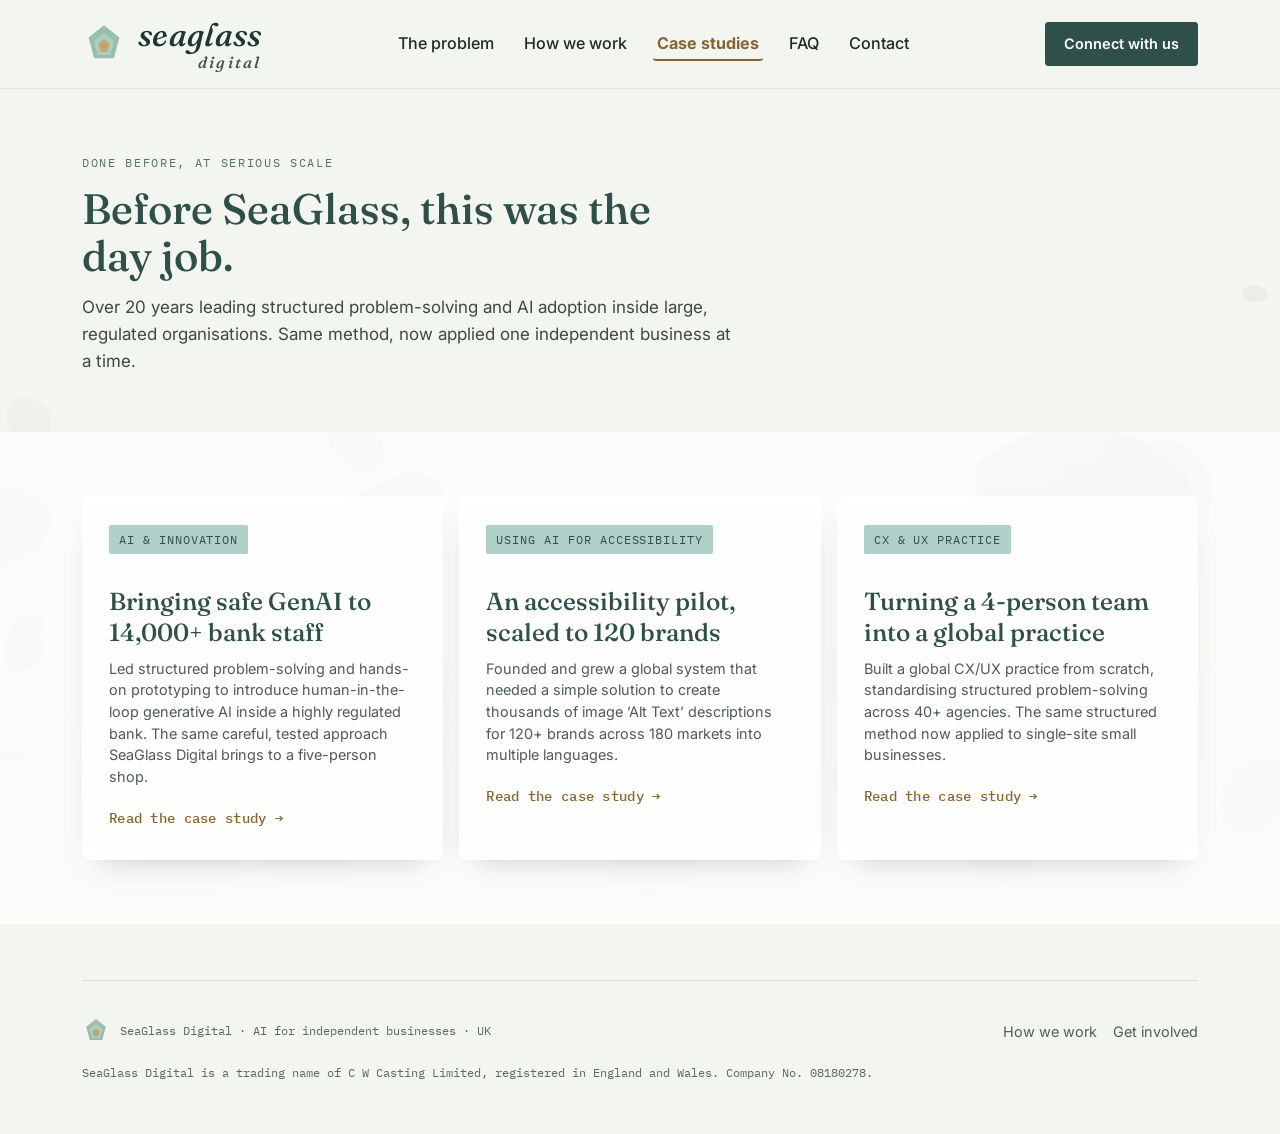
==== case-studies/index.html @ 1d807526 "SEO/GEO consistency pass: fix multi-H1 homepage, sitemap gaps, structured data, meta lengths - Homep" ====
<!DOCTYPE html>
<html lang="en-GB">
<head>
<!-- Google tag (gtag.js) -->
<script async src="https://www.googletagmanager.com/gtag/js?id=G-2JRQ0N7KGT"></script>
<script>
  window.dataLayer = window.dataLayer || [];
  function gtag(){dataLayer.push(arguments);}
  gtag('js', new Date());

  gtag('config', 'G-2JRQ0N7KGT');
</script>
<meta charset="UTF-8">
<meta name="viewport" content="width=device-width, initial-scale=1.0">
<title>Case studies - SeaGlass Digital</title>
<meta name="description" content="Safe GenAI for 14,000+ bank staff, an accessibility pilot at 120 brands, a CX practice across 40+ agencies — the work behind our method.">
<link rel="canonical" href="https://www.seaglassdigital.co.uk/case-studies/index.html">
<meta name="robots" content="index, follow">
<meta property="og:type" content="website">
<meta property="og:title" content="Case studies - SeaGlass Digital">
<meta property="og:description" content="The large-scale work behind SeaGlass Digital's method, and how it applies to a five-person shop.">
<meta property="og:url" content="https://www.seaglassdigital.co.uk/case-studies/index.html">
<meta property="og:image" content="https://www.seaglassdigital.co.uk/assets/social-share.png">
<meta name="twitter:card" content="summary_large_image">
<script type="application/ld+json">
{
  "@context": "https://schema.org",
  "@type": "BreadcrumbList",
  "itemListElement": [
    { "@type": "ListItem", "position": 1, "name": "Home", "item": "https://www.seaglassdigital.co.uk/" },
    { "@type": "ListItem", "position": 2, "name": "Case studies" }
  ]
}
</script>
<link rel="preconnect" href="https://fonts.googleapis.com">
<link rel="preconnect" href="https://fonts.gstatic.com" crossorigin>
<link href="https://fonts.googleapis.com/css2?family=Fraunces:ital,opsz,wght@0,9..144,400;0,9..144,500;1,9..144,500&family=Inter:wght@400;500;600&family=IBM+Plex+Mono:wght@400;600&display=swap" rel="stylesheet">
<link rel="icon" type="image/svg+xml" href="data:image/svg+xml,%3Csvg xmlns='http://www.w3.org/2000/svg' viewBox='0 0 40 40'%3E%3Cpolygon points='20,3 34,14 29,33 11,33 6,14' fill='%238FB8A4'/%3E%3Cpolygon points='20,10 29,17 26,30 14,30 11,17' fill='%23AFD0C9'/%3E%3Cpolygon points='20,16 25,20 23,27 17,27 15,20' fill='%23C9A268'/%3E%3C/svg%3E">
<link rel="icon" type="image/png" sizes="32x32" href="../assets/favicon-32x32.png">
<link rel="icon" type="image/png" sizes="16x16" href="../assets/favicon-16x16.png">
<link rel="apple-touch-icon" sizes="180x180" href="../assets/apple-touch-icon.png">
<link rel="shortcut icon" href="../favicon.ico">
<link rel="stylesheet" href="../assets/style.css">
</head>
<body>
<div class="page-bg" aria-hidden="true"></div>
<a href="#top" class="skip-link">Skip to main content</a>

<header class="site">
  <nav>
    <a href="../index.html" class="brand">
      <svg class="brand-mark" viewBox="0 0 40 40" fill="none" aria-hidden="true" focusable="false">
        <polygon points="20,3 34,14 29,33 11,33 6,14" fill="#8FB8A4" opacity="0.9"/>
        <polygon points="20,10 29,17 26,30 14,30 11,17" fill="#AFD0C9" opacity="0.85"/>
        <polygon points="20,16 25,20 23,27 17,27 15,20" fill="#C9A268"/>
      </svg>
      <span class="brand-word">seaglass<span class="brand-word-sub">digital</span></span>
    </a>
    <ul class="nav-links" id="nav-menu" role="list">
      <li><a href="../index.html#pain">The problem</a></li>
      <li><a href="../process.html">How we work</a></li>
      <li><a href="index.html" aria-current="page">Case studies</a></li>
      <li><a href="../faq.html">FAQ</a></li>
      <li><a href="../index.html#involve">Contact</a></li>
    </ul>
    <a class="nav-cta" href="../index.html#involve">Connect with us</a>
    <button type="button" class="nav-toggle-btn" id="nav-toggle-btn" aria-expanded="false" aria-controls="nav-menu" aria-label="Toggle menu">
      <span class="bar"></span><span class="bar"></span><span class="bar"></span>
    </button>
  </nav>
</header>

<main id="top">
  <section class="hero cs-hero">
    <div class="wrap">
      <span class="eyebrow">Done before, at serious scale</span>
      <h1>Before SeaGlass, this was the day job.</h1>
      <p style="max-width:60ch;opacity:0.85;margin-top:14px;">Over 20 years leading structured problem-solving and AI adoption inside large, regulated organisations. Same method, now applied one independent business at a time.</p>
    </div>
  </section>

  <section class="case" id="case">
    <div class="wrap">
      <h2 class="visually-hidden">The case studies</h2>
      <div class="case-grid">
        <a class="case-mini" href="hsbc-genai.html">
          <span class="case-tag">AI &amp; Innovation</span>
          <h3>Bringing safe GenAI to 14,000+ bank staff</h3>
          <p>Led structured problem-solving and hands-on prototyping to introduce human-in-the-loop generative AI inside a highly regulated bank. The same careful, tested approach SeaGlass Digital brings to a five-person shop.</p>
          <span class="case-link">Read the case study →</span>
        </a>
        <a class="case-mini" href="diageo-bedrock.html">
          <span class="case-tag">Using AI for Accessibility</span>
          <h3>An accessibility pilot, scaled to 120 brands</h3>
          <p>Founded and grew a global system that needed a simple solution to create thousands of image ’Alt Text’ descriptions for 120+ brands across 180 markets into multiple languages.</p>
          <span class="case-link">Read the case study →</span>
        </a>
        <a class="case-mini" href="diageo-cx-practice.html">
          <span class="case-tag">CX &amp; UX Practice</span>
          <h3>Turning a 4-person team into a global practice</h3>
          <p>Built a global CX/UX practice from scratch, standardising structured problem-solving across 40+ agencies. The same structured method now applied to single-site small businesses.</p>
          <span class="case-link">Read the case study →</span>
        </a>
      </div>
    </div>
  </section>
</main>

<footer>
  <div class="wrap">
    <div class="foot-grid">
      <div class="foot-brand">
        <svg class="brand-mark" viewBox="0 0 40 40" fill="none" aria-hidden="true" focusable="false">
          <polygon points="20,3 34,14 29,33 11,33 6,14" fill="#8FB8A4" opacity="0.9"/>
          <polygon points="20,10 29,17 26,30 14,30 11,17" fill="#AFD0C9" opacity="0.85"/>
          <polygon points="20,16 25,20 23,27 17,27 15,20" fill="#C9A268"/>
        </svg>
        <span class="fine">SeaGlass Digital · AI for independent businesses · UK</span>
      </div>
      <ul class="foot-links" role="list">
        <li><a href="../process.html">How we work</a></li>
        <li><a href="../index.html#involve">Get involved</a></li>
      </ul>
    </div>
      <p class="foot-legal">SeaGlass Digital is a trading name of C W Casting Limited, registered in England and Wales. Company No. 08180278.</p>
  </div>
</footer>

<div class="mobile-cta-bar">
  <a class="btn btn-primary" href="mailto:richard@seaglassdigital.co.uk?subject=Let's connect">Connect with us</a>
</div>

<script>
  var navToggleBtn = document.getElementById('nav-toggle-btn');
  var navMenu = document.getElementById('nav-menu');
  if (navToggleBtn && navMenu) {
    navToggleBtn.addEventListener('click', function(){
      var isOpen = navToggleBtn.getAttribute('aria-expanded') === 'true';
      navToggleBtn.setAttribute('aria-expanded', String(!isOpen));
      navMenu.classList.toggle('nav-open', !isOpen);
    });
    navMenu.querySelectorAll('a').forEach(function(link){
      link.addEventListener('click', function(){
        navToggleBtn.setAttribute('aria-expanded', 'false');
        navMenu.classList.remove('nav-open');
      });
    });
    document.addEventListener('keydown', function(e){
      if (e.key === 'Escape' && navToggleBtn.getAttribute('aria-expanded') === 'true') {
        navToggleBtn.setAttribute('aria-expanded', 'false');
        navMenu.classList.remove('nav-open');
        navToggleBtn.focus();
      }
    });
  }
</script>

</body>
</html>
---- assets/style.css ----
:root{
    --sand:        #F3F5F0;
    --sand-deep:   #E9ECE4;
    --ink:         #1E2B27;
    --sea-deep:    #2F4F49;
    --glass-green: #8FB8A4;
    --glass-aqua:  #AFD0C9;
    --glass-amber: #C9A268;
    --glass-amber-text: #876430;
    --glass-grey:  #B9C4BE;
    --white:       #FFFFFF;
    --radius-soft: 8px;
    --max: 1180px;
    --gap: 16px;
    --shadow-soft: 0 14px 30px -18px rgba(47,79,73,0.35);
    --shadow-soft-hover: 0 20px 36px -18px rgba(47,79,73,0.42);

    /* Type scale: ratio 1.2 ("minor third"), rounded to practical values.
       Every font-size in this file resolves to one of these steps —
       no ad hoc sizes. Base is 1rem = 17px (see html{} below), so the
       scale still honours a user's browser/OS text-size preference
       instead of being pinned to a hard pixel value. */
    --fs-2xs:  0.7rem;    /* ~12px — mono labels, eyebrows, tags */
    --fs-xs:   0.85rem;   /* ~14px — captions, secondary/meta text */
    --fs-sm:   0.95rem;   /* ~16px — dense UI text, nav links */
    --fs-base: 1rem;      /* 17px  — body copy */
    --fs-md:   1.2rem;    /* ~20px — lead paragraphs, sub-heads */
    --fs-lg:   1.45rem;   /* ~25px — card/component headings (h3) */
    --fs-xl:   1.75rem;   /* ~30px — section headings (h2) */
    --fs-2xl:  2.1rem;    /* ~36px — display h1 / hard numbers */
    --fs-3xl:  2.5rem;    /* ~42px — large page-hero h1 */

    --lh-tight: 1.1;      /* large display type only */
    --lh-heading: 1.25;   /* headings under --fs-xl: room to wrap */
    --lh-body: 1.6;       /* running text */
  }

  *{ box-sizing:border-box; }
  html{ font-size:106.25%; scroll-behavior:smooth; } /* 1rem = 17px at default browser zoom, but still scales with user font-size prefs */
  body{
    margin:0;
    background:var(--sand);
    color:var(--ink);
    font-family:'Inter', sans-serif;
    font-size:var(--fs-base);
    line-height:var(--lh-body);
    -webkit-font-smoothing:antialiased;
  }
  .page-bg{
    position:fixed; inset:0; z-index:-1; pointer-events:none;
    opacity:0.25;
    background-image:url("pebble-bg.svg");
    background-repeat:no-repeat;
    background-size:cover;
    background-position:center top;
  }
  @media (prefers-reduced-motion: reduce){
    html{ scroll-behavior:auto; }
    *{ animation-duration:0.001ms !important; transition-duration:0.001ms !important; }
  }

  h1,h2,h3{
    font-family:'Fraunces', serif;
    font-weight:500;
    line-height:var(--lh-heading);
    margin:0;
    color:var(--sea-deep);
  }
  h1{ font-size:var(--fs-2xl); line-height:var(--lh-tight); }
  h2{ font-size:var(--fs-xl); }
  h3{ font-size:var(--fs-lg); }
  .eyebrow{
    font-family:'IBM Plex Mono', monospace;
    font-size:var(--fs-2xs);
    letter-spacing:0.14em;
    text-transform:uppercase;
    color:var(--sea-deep);
    opacity:0.8;
    display:block;
    margin-bottom:14px;
  }
  a{ color:inherit; }
  img,svg{ display:block; max-width:100%; }
  .wrap{ max-width:var(--max); margin:0 auto; padding:0 32px; }
  section{ padding:64px 0; background:rgba(255,255,255,0.72); }
  @media (max-width:720px){
    section{ padding:28px 0; }
    .wrap{ padding:0 20px; }
    body{ padding-bottom:68px; } /* room for the sticky mobile CTA bar */
    .how-we-work{ padding:26px 0; }
    .hero p.hero-subtitle{ margin:8px 0 0; }
  }

  /* ---------- STICKY MOBILE CTA ---------- */
  .mobile-cta-bar{
    display:none;
  }
  @media (max-width:760px){
    .mobile-cta-bar{
      display:flex; position:fixed; left:0; right:0; bottom:0; z-index:45;
      background:rgba(243,245,240,0.94);
      backdrop-filter:blur(10px); -webkit-backdrop-filter:blur(10px);
      border-top:1px solid rgba(47,79,73,0.15);
      padding:12px 20px;
      box-shadow:0 -8px 20px -12px rgba(47,79,73,0.25);
    }
    .mobile-cta-bar .btn{
      width:100%; justify-content:center; padding:14px 20px; font-size:var(--fs-base);
    }
  }

  a:focus-visible, button:focus-visible{
    outline:2px solid var(--sea-deep);
    outline-offset:3px;
  }

  .skip-link{
    position:absolute; left:-9999px; top:0;
    background:var(--sea-deep); color:var(--white);
    padding:12px 20px; z-index:100; border-radius:0 0 4px 0;
    font-size:var(--fs-sm); font-weight:600; text-decoration:none;
  }
  .skip-link:focus{
    left:0;
  }

  /* ---------- NAV ---------- */
  header.site{
    position:sticky; top:0; z-index:50;
    background:rgba(243,245,240,0.86);
    backdrop-filter:blur(10px);
    -webkit-backdrop-filter:blur(10px);
    border-bottom:1px solid rgba(47,79,73,0.1);
  }
  nav{
    max-width:var(--max); margin:0 auto; padding:18px 32px;
    display:flex; align-items:center; justify-content:space-between;
    position:relative;
  }
  .brand{
    display:flex; align-items:center; gap:12px; text-decoration:none;
    border-radius:4px; padding:4px; margin:-4px;
    transition:background 0.15s ease;
  }
  .brand:hover, .brand:focus-visible{ background:rgba(47,79,73,0.08); }
  .brand:hover .brand-word, .brand:focus-visible .brand-word{ text-decoration:underline; text-decoration-color:var(--glass-amber); text-decoration-thickness:2px; text-underline-offset:3px; }
  .brand-mark{ width:44px; height:44px; }
  .brand-word{
    /* Logo/wordmark: an identity element, deliberately outside the
       content type scale (same convention as sizing a brand mark in px). */
    font-family:'Fraunces', serif; font-style:italic; font-weight:500;
    font-size:1.9rem; color:#1E3733; letter-spacing:0.01em; line-height:1;
    white-space:nowrap;
    display:flex; flex-direction:column; align-items:flex-end;
  }
  .brand-word-sub{
    display:block;
    font-size:0.5em;
    font-weight:500;
    letter-spacing:0.14em;
    line-height:1;
    margin-top:0.22em;
    opacity:0.85;
  }
  .nav-links{ display:flex; gap:30px; list-style:none; margin:0; padding:0; }
  .nav-links a{
    text-decoration:none; font-size:var(--fs-sm); font-weight:500; color:var(--ink);
    padding:6px 4px; margin:0 -4px; border-radius:3px;
    border-bottom:2px solid transparent;
    transition:color 0.15s ease, border-bottom-color 0.15s ease, background 0.15s ease, font-weight 0.15s ease;
  }
  .nav-links a:hover, .nav-links a:focus-visible{
    color:var(--sea-deep); font-weight:700;
    background:rgba(143,184,164,0.22); border-bottom-color:var(--glass-amber-text);
  }
  .nav-links a[aria-current="page"],
  .nav-links a.nav-current{
    color:var(--glass-amber-text); font-weight:700; border-bottom-color:var(--glass-amber-text);
  }
  .nav-cta{
    background:var(--sea-deep); color:var(--white); padding:9px 18px;
    border-radius:3px; text-decoration:none; font-size:var(--fs-xs); font-weight:600;
    border:1px solid var(--sea-deep);
    transition:background 0.15s ease, border-color 0.15s ease, transform 0.15s ease, box-shadow 0.15s ease;
  }
  .nav-cta:hover, .nav-cta:focus-visible{
    background:#16221F; border-color:#16221F; transform:translateY(-1px);
    box-shadow:0 6px 16px -6px rgba(30,43,39,0.55);
  }

  /* Mobile nav toggle (accessible button, JS-driven) */
  .nav-toggle-btn{
    display:none; flex-direction:column; justify-content:center; align-items:center; gap:5px;
    cursor:pointer; min-width:44px; min-height:44px; margin-left:14px; -webkit-tap-highlight-color:transparent;
    background:none; border:2px solid transparent; border-radius:4px;
    transition:background 0.15s ease, border-color 0.15s ease;
  }
  .nav-toggle-btn:hover, .nav-toggle-btn:focus-visible{
    background:rgba(47,79,73,0.14); border-color:rgba(47,79,73,0.3);
  }
  .nav-toggle-btn .bar{
    width:22px; height:2px; background:var(--sea-deep); display:block; border-radius:1px;
    transition:transform 0.2s ease, opacity 0.2s ease, background 0.15s ease;
  }
  .nav-toggle-btn:hover .bar, .nav-toggle-btn:focus-visible .bar{ background:var(--glass-amber-text); }

  @media (max-width:760px){
    .nav-toggle-btn{ display:flex; }
    .nav-links{
      position:absolute; top:100%; left:0; right:0;
      flex-direction:column; gap:2px;
      background:var(--sand); border-bottom:1px solid rgba(47,79,73,0.12);
      padding:8px 22px 20px; margin:0;
      box-shadow:0 16px 24px -18px rgba(47,79,73,0.3);
      opacity:0; pointer-events:none; transform:translateY(-6px);
      transition:opacity 0.2s ease, transform 0.2s ease;
    }
    .nav-links a{
      padding:14px 12px; margin:0 -12px; border-bottom:1px solid rgba(47,79,73,0.08); font-size:var(--fs-base);
      border-radius:4px;
    }
    .nav-links a:hover, .nav-links a:focus-visible{ background:rgba(143,184,164,0.28); }
    .nav-links.nav-open{
      opacity:1; pointer-events:auto; transform:translateY(0);
    }
    .nav-toggle-btn[aria-expanded="true"] .bar:nth-child(1){ transform:translateY(7px) rotate(45deg); }
    .nav-toggle-btn[aria-expanded="true"] .bar:nth-child(2){ opacity:0; }
    .nav-toggle-btn[aria-expanded="true"] .bar:nth-child(3){ transform:translateY(-7px) rotate(-45deg); }
    .brand-mark{ width:38px; height:38px; }
    .brand-word{ font-size:1.5rem; align-items:center; }
    .brand-word-sub{ letter-spacing:0.1em; }
    .nav-cta{ display:none; }
  }

  @media (max-width:380px){
    .brand-mark{ width:34px; height:34px; }
    .brand-word{ font-size:1.3rem; }
    .brand{ gap:9px; }
  }

  /* Landscape phones: short viewport, so keep the header shallow */
  @media (max-width:900px) and (orientation:landscape) and (max-height:500px){
    nav{ padding:10px 20px; }
    .brand-mark{ width:32px; height:32px; }
    .brand-word{ font-size:1.25rem; align-items:center; }
    .brand-word-sub{ letter-spacing:0.1em; }
    .nav-links{ max-height:70vh; overflow-y:auto; }
  }

  /* ---------- HERO ROTATOR: 4 full-height slides, auto-rotating ---------- */
  /* Each slide is a full-height square photo with an opaque text panel
     overlaid on the left: the panel is near-solid (not a light tint)
     specifically so body text stays high-contrast/AA-compliant
     regardless of what's underneath it in the image. */
  .hero{
    padding:0; overflow:hidden; position:relative;
    max-width:var(--max); margin:0 auto; background:var(--sand);
  }
  .hero-slides{ position:relative; }
  .visually-hidden{
    position:absolute; width:1px; height:1px; padding:0; margin:-1px;
    overflow:hidden; clip:rect(0,0,0,0); white-space:nowrap; border:0;
  }

  /* Briefly used by JS to measure every slide's natural height so the
     container can be pinned to the tallest one and never jump between
     slides. Stacks all slides invisibly on top of each other. */
  .hero.measuring .hero-slides{ position:relative; }
  .hero.measuring .hero-slide{
    display:flex !important; position:absolute; inset:0; width:100%;
    visibility:hidden; pointer-events:none;
  }

  /* Only the active slide ever renders — true regardless of whether JS
     has run yet, so panels always rotate in place via the nav controls
     and never stack on top of each other (e.g. on first paint, or if
     the enhancement script is slow/blocked). JS's job is just to move
     the .is-active class and wire up the controls below. */
  .hero-slide:not(.is-active){ display:none; }
  .hero-slide.is-active{ display:flex; }
  .hero.is-carousel .hero-slide.is-active{ animation:hero-fade-in 0.5s ease; }
  @keyframes hero-fade-in{
    from{ opacity:0; transform:translateY(6px); } to{ opacity:1; transform:translateY(0); }
  }

  .hero-banner{
    position:relative; min-height:min(76vh, 620px); width:100%;
    display:flex; align-items:stretch;
  }
  .hero-media{
    position:absolute; inset:0; z-index:0;
    -webkit-mask-image:linear-gradient(to right, transparent 0, black 6%, black 94%, transparent 100%);
    mask-image:linear-gradient(to right, transparent 0, black 6%, black 94%, transparent 100%);
  }
  .hero-media img{ width:100%; height:100%; object-fit:cover; display:block; }
  .hero-copy{
    position:relative; z-index:1;
    width:min(48%, 560px); min-width:340px;
    background:rgba(255,255,255,0.96);
    padding:56px 44px;
    display:flex; flex-direction:column; justify-content:center;
    box-shadow:24px 0 48px -24px rgba(30,43,39,0.35);
  }
  .hero h1, .hero-copy h2{ font-size:clamp(var(--fs-2xl), 3.2vw, var(--fs-3xl)); line-height:var(--lh-tight); }
  .hero p.hero-subtitle{
    font-size:var(--fs-md); line-height:1.55; max-width:46ch; margin:12px 0 0; color:var(--ink); opacity:0.85;
  }
  .btn-row{ display:flex; gap:14px; flex-wrap:wrap; margin-top:22px; }
  .btn{
    display:inline-flex; align-items:center; gap:8px;
    padding:11px 20px; border-radius:3px; text-decoration:none;
    font-weight:600; font-size:var(--fs-sm); border:1px solid transparent;
  }
  .btn-primary{ background:var(--glass-amber); color:var(--ink); }
  .btn-primary:hover{ background:#bb9257; }
  .btn-ghost{ border-color:var(--sea-deep); color:var(--sea-deep); }
  .btn-ghost:hover{ background:rgba(47,79,73,0.06); }

  /* Controls: a single set, positioned over the bottom of the text panel */
  .hero-controls{ display:none; }
  .hero.is-carousel .hero-controls{
    display:flex; align-items:center; gap:14px;
    position:absolute; z-index:2; left:44px; bottom:28px;
  }
  .hero-arrow, .hero-toggle{
    background:rgba(255,255,255,0.9); border:1px solid rgba(47,79,73,0.25); color:var(--sea-deep);
    width:34px; height:34px; border-radius:50%; flex:none;
    display:inline-flex; align-items:center; justify-content:center;
    cursor:pointer; transition:background 0.15s ease, border-color 0.15s ease;
  }
  .hero-arrow:hover, .hero-arrow:focus-visible,
  .hero-toggle:hover, .hero-toggle:focus-visible{
    background:rgba(143,184,164,0.3); border-color:var(--sea-deep);
  }
  .hero-arrow svg{ width:16px; height:16px; }
  .hero-dots{ display:flex; gap:8px; }
  .hero-dot{
    width:9px; height:9px; border-radius:50%; border:1px solid var(--sea-deep);
    background:transparent; padding:0; cursor:pointer;
  }
  .hero-dot.is-active{ background:var(--sea-deep); }
  .hero-toggle svg{ width:14px; height:14px; }
  .hero-toggle .icon-play{ display:none; }
  .hero-toggle[aria-pressed="true"] .icon-pause{ display:none; }
  .hero-toggle[aria-pressed="true"] .icon-play{ display:block; }

  @media (max-width:900px){
    .hero-banner{ min-height:0; display:block; }
    .hero.is-carousel .hero-banner{ position:relative; }
    .hero.is-carousel .hero-slide.is-active{ display:block; }
    .hero-media{ display:none; }
    .hero-copy{
      position:static; width:auto; min-width:0; box-shadow:none;
      padding:28px 20px 76px; background:var(--sand);
    }
    .hero.is-carousel .hero-controls{
      left:0; right:0; bottom:16px; justify-content:space-between; padding:0 16px;
    }
    .hero-dots, .hero-toggle{ display:none; }
    .hero-arrow{
      width:48px; height:48px;
      box-shadow:0 8px 20px rgba(47,79,73,0.2);
    }
    .hero-arrow svg{ width:22px; height:22px; }
  }

  /* ---------- HOW WE WORK (three engagement cards, full detail on /process.html) ---------- */
  .how-we-work{
    padding:64px 0;
    background:var(--glass-aqua);
  }
  .how-we-work-lede{
    font-size:var(--fs-md); line-height:1.55; opacity:0.85; max-width:62ch; margin:0 0 32px;
  }
  .work-cards{ display:grid; grid-template-columns:repeat(3,1fr); gap:var(--gap); }
  @media (max-width:900px){ .work-cards{ grid-template-columns:1fr; } }
  .work-card{
    display:block; text-decoration:none; color:inherit;
    background:rgba(255,255,255,0.85); border:1.5px solid rgba(47,79,73,0.4);
    border-radius:var(--radius-soft); padding:26px 24px;
    transition:box-shadow 0.15s ease, border-color 0.15s ease;
  }
  .work-card:hover, .work-card:focus-visible{
    box-shadow:var(--shadow-soft-hover); border-color:var(--sea-deep);
  }
  .work-card-icon{ width:36px; height:36px; color:var(--sea-deep); margin-bottom:14px; }
  .work-card h3{ margin-bottom:8px; }
  .work-card p{ font-size:var(--fs-sm); line-height:1.55; opacity:0.86; margin:0 0 14px; }
  .work-card-link{ font-weight:600; font-size:var(--fs-sm); color:var(--sea-deep); }

  /* ---------- PAIN, IN THEIR WORDS ---------- */
  .pain{ background:var(--sand-deep); }
  .pain-line{
    font-family:'Fraunces', serif; font-weight:500; color:var(--sea-deep);
    font-size:clamp(var(--fs-xl), 2.6vw, var(--fs-2xl)); line-height:1.4; max-width:38ch; margin:0;
  }
  .pain-resolve{
    font-size:var(--fs-md); line-height:1.55; max-width:52ch;
    color:var(--ink); opacity:0.85; margin:20px 0 0;
  }
  .pain .btn-row{ margin-top:22px; }

  /* ---------- SECTION HEADING (promoted from the small eyebrow label to a
     full heading, used where a section has no separate, bigger headline) ---------- */
  .section-heading{
    font-weight:700; font-size:clamp(var(--fs-xl), 2.6vw, var(--fs-2xl)); margin-bottom:8px;
  }

  /* ---------- SAVINGS / GROWTH ---------- */
  .pillars{ display:grid; grid-template-columns:1fr 1fr; gap:var(--gap); margin-top:44px; }
  @media (max-width:700px){ .pillars{ grid-template-columns:1fr; } }
  .pillar{
    display:flex; align-items:flex-start; gap:16px;
    background:rgba(255,255,255,0.7); border:1.5px solid rgba(47,79,73,0.4);
    border-radius:var(--radius-soft); padding:20px 22px;
  }
  .pillar-icon{ width:34px; height:34px; flex-shrink:0; margin-top:2px; color:var(--sea-deep); }
  .pillar-body h3{ font-weight:700; margin:0 0 8px; }
  .pillar-body p{ font-size:var(--fs-md); line-height:1.55; opacity:0.85; margin:0; }

  /* ---------- CASE STUDY / PROOF ---------- */
  .case{ }
  .case-lede{ font-size:var(--fs-md); line-height:1.55; max-width:66ch; opacity:0.85; margin:0 0 30px; }
  .proof-stats{
    display:flex; gap:40px; flex-wrap:wrap; margin:0 0 36px;
    padding:26px 0; border-top:1px solid rgba(47,79,73,0.15); border-bottom:1px solid rgba(47,79,73,0.15);
  }
  .proof-stats div strong{ display:block; font-family:'Fraunces',serif; font-size:var(--fs-3xl); line-height:var(--lh-tight); color:var(--glass-amber-text); }
  .proof-stats div span{ font-size:var(--fs-sm); opacity:0.75; }
  .case-grid{ display:grid; grid-template-columns:repeat(3,1fr); gap:var(--gap); }
  @media (max-width:900px){ .case-grid{ grid-template-columns:1fr; } }
  .case-mini{
    display:block; text-decoration:none; color:inherit;
    background:rgba(255,255,255,0.7);
    backdrop-filter:blur(6px); -webkit-backdrop-filter:blur(6px);
    border:1px solid rgba(255,255,255,0.8);
    border-radius:var(--radius-soft); padding:28px 26px;
    box-shadow:var(--shadow-soft);
    transition:transform 0.2s ease, box-shadow 0.2s ease;
    max-width:640px;
  }
  .case-mini:hover{
    transform:translateY(-4px);
    box-shadow:var(--shadow-soft-hover);
  }
  .case-mini h3{ margin:14px 0 10px; }
  .case-mini p{ font-size:var(--fs-xs); line-height:1.5; opacity:0.78; margin:0 0 16px; }
  .case-link{
    font-family:'IBM Plex Mono',monospace; font-size:var(--fs-xs); letter-spacing:0.02em;
    color:var(--glass-amber-text); font-weight:500;
  }
  .case-tag{
    display:inline-block; font-family:'IBM Plex Mono',monospace; font-size:var(--fs-2xs);
    letter-spacing:0.08em; text-transform:uppercase; color:var(--sea-deep);
    background:var(--glass-aqua); padding:5px 10px; border-radius:2px; margin-bottom:18px;
  }
  .case-all-link{ display:inline-block; margin-top:22px; font-weight:600; font-size:var(--fs-sm); color:var(--sea-deep); text-decoration:none; }
  .case-all-link:hover{ text-decoration:underline; }

  /* ---------- FAQ ---------- */
  .faq-intro{
    max-width:760px; margin:0 auto 40px;
    display:flex; align-items:center; justify-content:space-between; flex-wrap:wrap; gap:20px;
  }
  .faq-intro p{ margin:0; max-width:52ch; font-size:var(--fs-base); color:var(--ink); opacity:0.85; }
  .faq-intro .btn{ flex-shrink:0; }
  @media (max-width:640px){
    .faq-intro{ flex-direction:column; align-items:flex-start; margin-bottom:28px; }
  }
  .faq-list{ max-width:760px; margin:0 auto; display:flex; flex-direction:column; gap:12px; }
  .faq-item{
    background:var(--white);
    border:1px solid rgba(47,79,73,0.12);
    border-radius:var(--radius-soft);
    overflow:hidden;
  }
  .faq-item summary{
    display:flex; align-items:center; justify-content:space-between; gap:16px;
    padding:20px 24px; cursor:pointer; min-height:44px;
    font-family:'Fraunces', serif; font-weight:500; font-size:var(--fs-md); line-height:1.35;
    color:var(--sea-deep); list-style:none;
  }
  .faq-item summary::-webkit-details-marker{ display:none; }
  .faq-item summary::marker{ content:""; }
  .faq-item summary:hover{ background:rgba(143,184,164,0.08); }
  .faq-item summary:focus-visible{ outline:2px solid var(--sea-deep); outline-offset:-2px; }
  .faq-chevron{ width:18px; height:18px; flex-shrink:0; color:var(--glass-amber-text); transition:transform 0.25s ease; }
  .faq-item[open] .faq-chevron{ transform:rotate(180deg); }
  .faq-answer{ padding:0 24px 22px; }
  .faq-answer p{ margin:0; font-size:var(--fs-base); line-height:1.65; color:var(--ink); opacity:0.85; max-width:66ch; }
  @media (max-width:640px){
    .faq-item summary{ padding:16px 18px; }
    .faq-answer{ padding:0 18px 18px; }
  }

  /* ---------- GET INVOLVED ---------- */
  .involve{ background:var(--sea-deep); text-align:center; }
  .involve .wrap{ max-width:640px; }
  .involve h2{ color:var(--white); font-size:clamp(var(--fs-xl),2.8vw,var(--fs-2xl)); margin-bottom:14px; }
  .involve p{ color:var(--white); opacity:0.88; font-size:var(--fs-md); line-height:1.5; margin:0 0 26px; }
  .involve .btn-row{ justify-content:center; margin-top:0; }
  .involve .btn-ghost{ border-color:rgba(255,255,255,0.5); color:var(--white); }
  .involve .btn-ghost:hover{ background:rgba(255,255,255,0.1); }

  /* ---------- FOOTER ---------- */
  footer{ padding:56px 0 40px; }
  .foot-grid{
    display:flex; justify-content:space-between; align-items:flex-end; flex-wrap:wrap; gap:var(--gap);
    border-top:1px solid rgba(47,79,73,0.15); padding-top:36px;
  }
  .foot-brand{ display:flex; align-items:center; gap:10px; }
  .foot-brand .brand-mark{ width:28px; height:28px; }
  footer .fine{ font-family:'IBM Plex Mono',monospace; font-size:var(--fs-2xs); opacity:0.7; }
  .foot-links{ display:flex; gap:var(--gap); list-style:none; margin:0; padding:0; }
  .foot-links a{ text-decoration:none; font-size:var(--fs-xs); opacity:0.75; }
  .foot-links a:hover{ opacity:1; }
  .foot-legal{ font-family:'IBM Plex Mono',monospace; font-size:var(--fs-2xs); opacity:0.7; margin-top:18px; }

/* ---------- CASE STUDY DETAIL PAGE ---------- */
.cs-hero{ padding:64px 0 40px; }
.cs-hero:has(+ .faq){ padding-bottom:6px; }
.cs-hero + .faq{ padding-top:15px; }
.cs-hero .case-tag{ margin-bottom:18px; }
.cs-hero h1{ font-size:clamp(var(--fs-2xl),4vw,var(--fs-3xl)); line-height:var(--lh-tight); max-width:22ch; }
.cs-hero .client{
  font-family:'IBM Plex Mono',monospace; font-size:var(--fs-xs); letter-spacing:0.04em;
  text-transform:uppercase; color:var(--sea-deep); opacity:0.7; margin-top:16px; display:block;
}
.cs-hero-image{ width:100%; max-width:70ch; height:auto; border-radius:12px; margin-top:32px; display:block; }
.cs-body{ padding-top:0; }
.cs-body h2{ font-size:var(--fs-lg); margin:44px 0 14px; max-width:70ch; }
.cs-body p{ font-size:var(--fs-base); opacity:0.86; margin:0 0 16px; max-width:70ch; }
.cs-body ul{ font-size:var(--fs-base); opacity:0.86; padding-left:20px; margin:0 0 16px; max-width:70ch; }
.cs-body li{ margin-bottom:8px; }
.cs-stats-row{ display:flex; gap:40px; flex-wrap:wrap; margin:36px 0; padding:26px 0; border-top:1px solid rgba(47,79,73,0.15); border-bottom:1px solid rgba(47,79,73,0.15); }
.cs-stats-row div strong{ display:block; font-family:'Fraunces',serif; font-size:var(--fs-2xl); line-height:var(--lh-tight); color:var(--glass-amber-text); }
.cs-stats-row div span{ font-size:var(--fs-xs); opacity:0.7; }
.cs-back{ display:inline-block; margin-bottom:28px; font-size:var(--fs-xs); color:var(--sea-deep); text-decoration:none; font-weight:600; }
.cs-back:hover{ text-decoration:underline; }
.cs-cta{ margin:56px 0 0; padding:36px; background:var(--sea-deep); border-radius:var(--radius-soft); color:var(--white); }
.cs-cta h3{ color:var(--white); margin-bottom:14px; }

/* ---------- THREE LEVELS OF ENGAGEMENT ---------- */
.tier-section{
  background:rgba(175,208,201,0.32); border-radius:var(--radius-soft);
  padding:32px; margin:28px 0 40px;
}
.tier-grid{
  display:grid; grid-template-columns:repeat(3,1fr); gap:var(--gap); margin:0;
}
@media (max-width:900px){ .tier-grid{ grid-template-columns:1fr; } .tier-section{ padding:20px; } }
.tier-card{
  background:var(--white); border:1.5px solid rgba(47,79,73,0.4);
  border-radius:var(--radius-soft); padding:28px 24px; scroll-margin-top:88px;
}
.tier-icon{ width:34px; height:34px; color:var(--sea-deep); margin-bottom:14px; }
.tier-card h3{ margin-bottom:10px; }
.tier-card .tier-fit{
  font-family:'IBM Plex Mono',monospace; font-size:var(--fs-2xs); letter-spacing:0.02em;
  text-transform:uppercase; color:var(--glass-amber-text); font-weight:600;
  opacity:1; margin:0 0 12px; max-width:none;
}
.tier-card > p:not(.tier-fit){ font-size:var(--fs-sm); line-height:1.55; opacity:0.86; margin:0; }
.tier-facts{
  margin:16px 0 0; padding:14px 0 0 0; border-top:1px solid rgba(47,79,73,0.12);
  display:flex; flex-direction:column; gap:10px;
}
.tier-facts dt{
  font-family:'IBM Plex Mono',monospace; font-size:var(--fs-2xs); letter-spacing:0.02em;
  text-transform:uppercase; color:var(--sea-deep); opacity:0.7; font-weight:600; margin-bottom:2px;
}
.tier-facts dd{
  font-size:var(--fs-xs); line-height:1.4; opacity:0.8; margin:0;
}
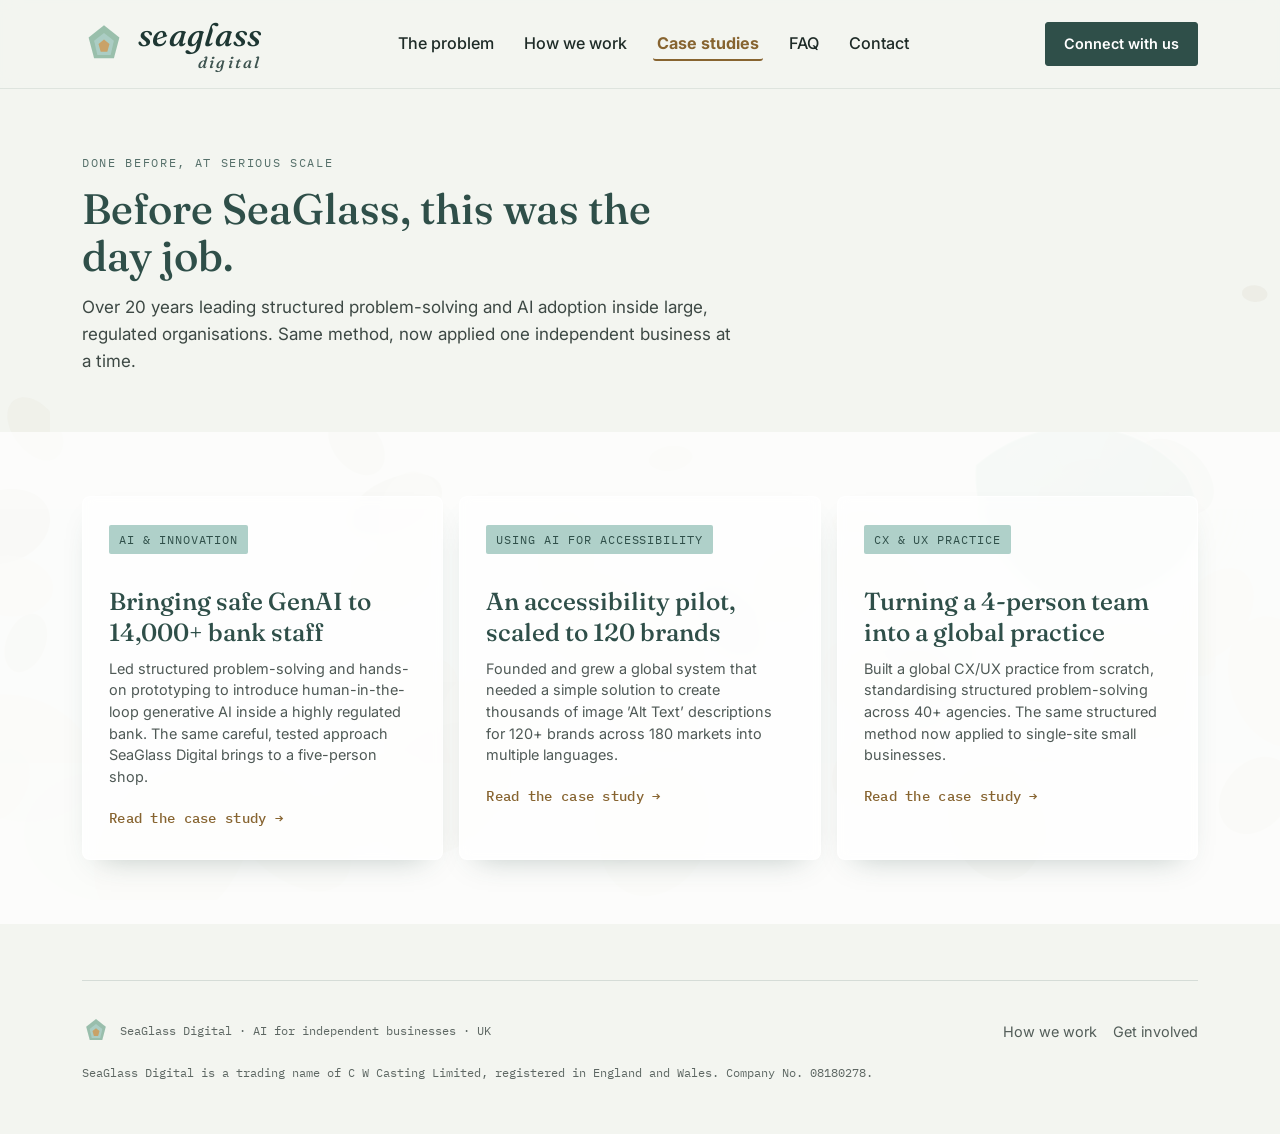
==== commit db95069c: "Add on-brand enquiry modal to capture leads from existing CTAs Intercepts every mailto CTA sitewide " ====
--- a/case-studies/index.html
+++ b/case-studies/index.html
@@ -130,6 +130,7 @@
   <a class="btn btn-primary" href="mailto:richard@seaglassdigital.co.uk?subject=Let's connect">Connect with us</a>
 </div>
 
+<script src="../assets/enquiry-modal.js" defer></script>
 <script>
   var navToggleBtn = document.getElementById('nav-toggle-btn');
   var navMenu = document.getElementById('nav-menu');
--- a/assets/style.css
+++ b/assets/style.css
@@ -10,6 +10,7 @@
     --glass-amber-text: #876430;
     --glass-grey:  #B9C4BE;
     --white:       #FFFFFF;
+    --error:       #A6483D;
     --radius-soft: 8px;
     --max: 1180px;
     --gap: 16px;
@@ -574,4 +575,52 @@
   font-size:var(--fs-xs); line-height:1.4; opacity:0.8; margin:0;
 }
 
-
+/* ---------- ENQUIRY MODAL ---------- */
+body.enquiry-open{ overflow:hidden; }
+.enquiry-overlay{
+  position:fixed; inset:0; z-index:1000;
+  background:rgba(30,43,39,0.55);
+  display:flex; align-items:center; justify-content:center;
+  padding:20px;
+}
+.enquiry-overlay[hidden]{ display:none; }
+.enquiry-modal{
+  position:relative; width:100%; max-width:440px; max-height:90vh; overflow-y:auto;
+  background:var(--white); border-radius:var(--radius-soft);
+  padding:36px 32px; box-shadow:var(--shadow-soft-hover);
+}
+.enquiry-close{
+  position:absolute; top:12px; right:12px; width:34px; height:34px; border-radius:50%;
+  border:none; background:transparent; color:var(--sea-deep); font-size:1.5rem; line-height:1;
+  cursor:pointer; display:flex; align-items:center; justify-content:center;
+}
+.enquiry-close:hover, .enquiry-close:focus-visible{ background:rgba(47,79,73,0.08); }
+.enquiry-modal h2{ font-size:var(--fs-lg); max-width:22ch; padding-right:20px; }
+.enquiry-sub{ font-size:var(--fs-sm); opacity:0.8; margin:10px 0 26px; max-width:38ch; }
+.enquiry-form .field{ display:flex; flex-direction:column; margin-bottom:18px; }
+.enquiry-form label{
+  font-family:'IBM Plex Mono',monospace; font-size:var(--fs-2xs); letter-spacing:0.02em;
+  text-transform:uppercase; color:var(--sea-deep); opacity:0.7; font-weight:600; margin-bottom:6px;
+}
+.enquiry-form input, .enquiry-form textarea{
+  font-family:'Inter',sans-serif; font-size:var(--fs-base); color:var(--ink);
+  padding:12px 14px; border:1.5px solid rgba(47,79,73,0.25); border-radius:6px;
+  background:var(--sand); resize:vertical;
+}
+.enquiry-form input::placeholder, .enquiry-form textarea::placeholder{ color:rgba(30,43,39,0.42); }
+.enquiry-form input:focus, .enquiry-form textarea:focus{
+  outline:none; border-color:var(--sea-deep); background:var(--white);
+}
+.enquiry-form .field.has-error input, .enquiry-form .field.has-error textarea{
+  border-color:var(--error); background:rgba(166,72,61,0.06);
+}
+.enquiry-field-error{ display:none; font-size:var(--fs-2xs); color:var(--error); margin-top:6px; }
+.enquiry-form .field.has-error .enquiry-field-error{ display:block; }
+.enquiry-privacy{ font-size:var(--fs-2xs); line-height:1.5; opacity:0.72; margin:4px 0 22px; }
+.enquiry-submit{ width:100%; justify-content:center; }
+@media (max-width:600px){
+  .enquiry-overlay{ align-items:flex-end; padding:0; }
+  .enquiry-modal{ max-width:100%; border-radius:var(--radius-soft) var(--radius-soft) 0 0; padding:28px 22px 32px; }
+}
+
+
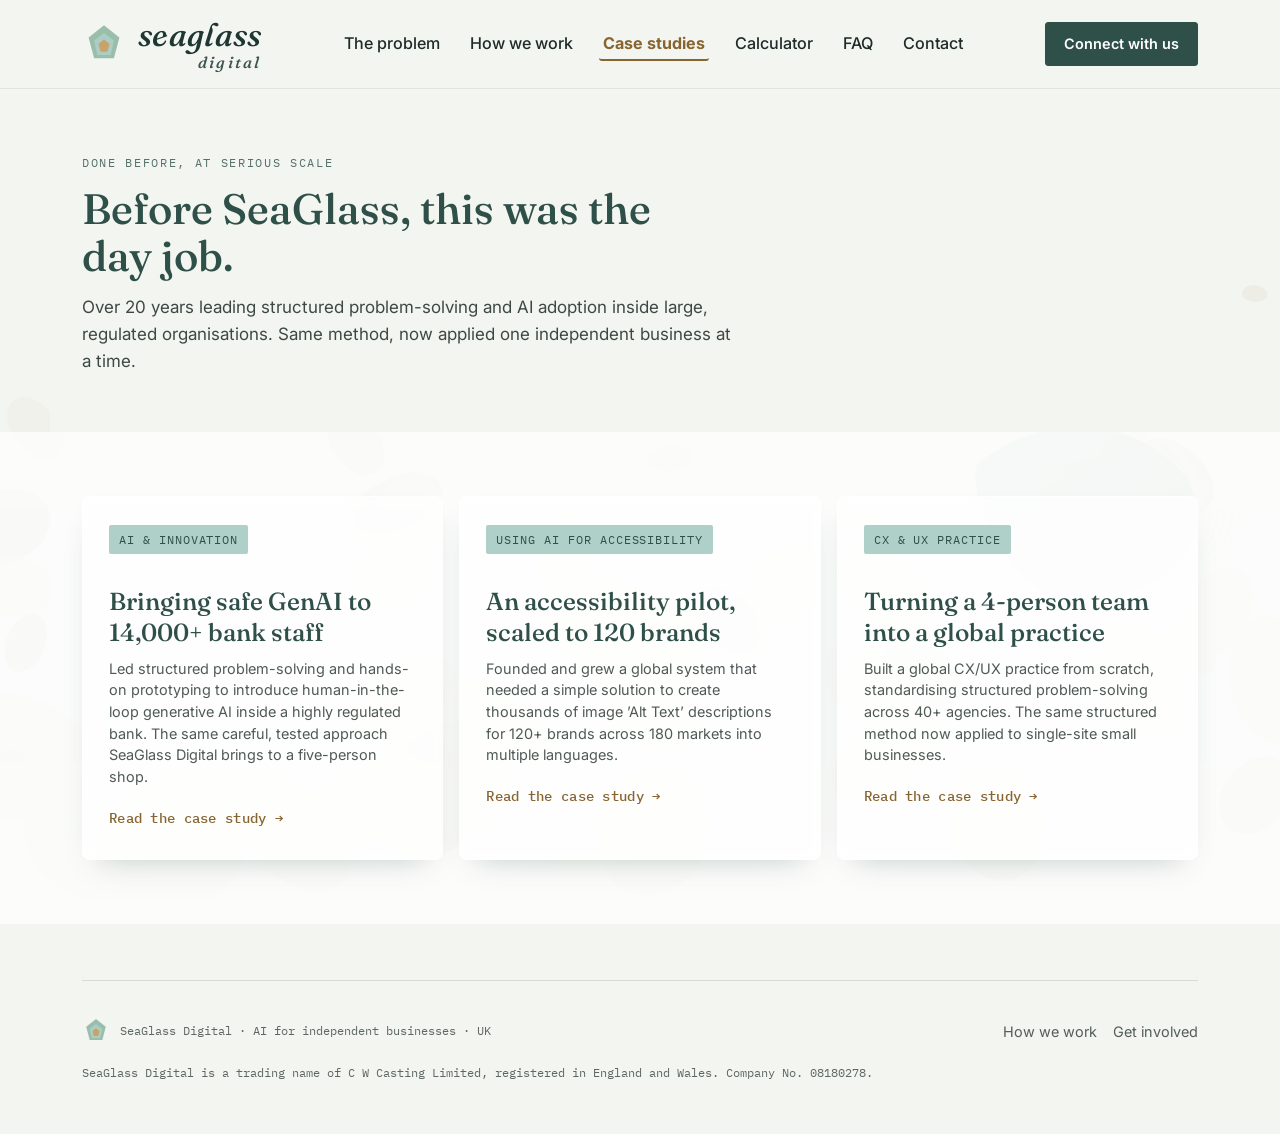
==== commit 4ac9ceae: "Add admin drag calculator page New calculator.html lets visitors drag sliders (team size, hourly rat" ====
--- a/case-studies/index.html
+++ b/case-studies/index.html
@@ -60,6 +60,7 @@
       <li><a href="../index.html#pain">The problem</a></li>
       <li><a href="../process.html">How we work</a></li>
       <li><a href="index.html" aria-current="page">Case studies</a></li>
+      <li><a href="../calculator.html">Calculator</a></li>
       <li><a href="../faq.html">FAQ</a></li>
       <li><a href="../index.html#involve">Contact</a></li>
     </ul>
--- a/assets/style.css
+++ b/assets/style.css
@@ -133,6 +133,14 @@
     backdrop-filter:blur(10px);
     -webkit-backdrop-filter:blur(10px);
     border-bottom:1px solid rgba(47,79,73,0.1);
+  }
+  /* On pages with a hero (home): float the nav over the hero panel itself
+     instead of stacking a separate bar above it, so the nav no longer adds
+     its own row of height before the hero — a standard overlaid-nav pattern.
+     The translucent, blurred background keeps text legible over any image
+     behind it without needing separate light/dark nav variants. */
+  body.has-hero header.site{
+    position:absolute; top:0; left:0; right:0; border-bottom:none;
   }
   nav{
     max-width:var(--max); margin:0 auto; padding:18px 32px;
@@ -264,14 +272,6 @@
     overflow:hidden; clip:rect(0,0,0,0); white-space:nowrap; border:0;
   }
 
-  /* Briefly used by JS to measure every slide's natural height so the
-     container can be pinned to the tallest one and never jump between
-     slides. Stacks all slides invisibly on top of each other. */
-  .hero.measuring .hero-slides{ position:relative; }
-  .hero.measuring .hero-slide{
-    display:flex !important; position:absolute; inset:0; width:100%;
-    visibility:hidden; pointer-events:none;
-  }
 
   /* Only the active slide ever renders — true regardless of whether JS
      has run yet, so panels always rotate in place via the nav controls
@@ -286,7 +286,7 @@
   }
 
   .hero-banner{
-    position:relative; min-height:min(76vh, 620px); width:100%;
+    position:relative; min-height:0; width:100%;
     display:flex; align-items:stretch;
   }
   .hero-media{
@@ -303,6 +303,9 @@
     display:flex; flex-direction:column; justify-content:center;
     box-shadow:24px 0 48px -24px rgba(30,43,39,0.35);
   }
+  /* Clears the floating overlaid nav (body.has-hero header.site) so the
+     eyebrow/heading never render underneath it. */
+  body.has-hero .hero-copy{ padding-top:132px; }
   .hero h1, .hero-copy h2{ font-size:clamp(var(--fs-2xl), 3.2vw, var(--fs-3xl)); line-height:var(--lh-tight); }
   .hero p.hero-subtitle{
     font-size:var(--fs-md); line-height:1.55; max-width:46ch; margin:12px 0 0; color:var(--ink); opacity:0.85;
@@ -355,6 +358,7 @@
       position:static; width:auto; min-width:0; box-shadow:none;
       padding:28px 20px 76px; background:var(--sand);
     }
+    body.has-hero .hero-copy{ padding-top:96px; }
     .hero.is-carousel .hero-controls{
       left:0; right:0; bottom:16px; justify-content:space-between; padding:0 16px;
     }
@@ -377,18 +381,24 @@
   .work-cards{ display:grid; grid-template-columns:repeat(3,1fr); gap:var(--gap); }
   @media (max-width:900px){ .work-cards{ grid-template-columns:1fr; } }
   .work-card{
-    display:block; text-decoration:none; color:inherit;
-    background:rgba(255,255,255,0.85); border:1.5px solid rgba(47,79,73,0.4);
-    border-radius:var(--radius-soft); padding:26px 24px;
+    display:flex; flex-direction:column; overflow:hidden;
+    text-decoration:none; color:inherit;
+    background:var(--white); border:1.5px solid rgba(47,79,73,0.4);
+    border-radius:var(--radius-soft);
     transition:box-shadow 0.15s ease, border-color 0.15s ease;
   }
   .work-card:hover, .work-card:focus-visible{
     box-shadow:var(--shadow-soft-hover); border-color:var(--sea-deep);
   }
   .work-card-icon{ width:36px; height:36px; color:var(--sea-deep); margin-bottom:14px; }
-  .work-card h3{ margin-bottom:8px; }
-  .work-card p{ font-size:var(--fs-sm); line-height:1.55; opacity:0.86; margin:0 0 14px; }
-  .work-card-link{ font-weight:600; font-size:var(--fs-sm); color:var(--sea-deep); }
+  .work-card-image{ display:block; width:100%; height:auto; }
+  .work-card-body{
+    flex:1; min-height:0; display:flex; flex-direction:column;
+    align-items:center; text-align:center;
+    padding:20px 24px 26px;
+  }
+  .work-card h3{ margin:0 0 8px; font-size:1.6rem; }
+  .work-card-link{ margin-top:auto; padding-top:14px; font-weight:600; font-size:var(--fs-sm); color:var(--sea-deep); }
 
   /* ---------- PAIN, IN THEIR WORDS ---------- */
   .pain{ background:var(--sand-deep); }
@@ -552,17 +562,29 @@
 }
 @media (max-width:900px){ .tier-grid{ grid-template-columns:1fr; } .tier-section{ padding:20px; } }
 .tier-card{
-  background:var(--white); border:1.5px solid rgba(47,79,73,0.4);
-  border-radius:var(--radius-soft); padding:28px 24px; scroll-margin-top:88px;
+  position:relative; overflow:hidden; background:var(--white);
+  border:1.5px solid rgba(47,79,73,0.4);
+  border-radius:var(--radius-soft); scroll-margin-top:88px;
 }
 .tier-icon{ width:34px; height:34px; color:var(--sea-deep); margin-bottom:14px; }
+.tier-image{
+  position:absolute; top:0; left:0; right:0; z-index:0; width:100%; height:280px;
+  max-width:none; object-fit:cover; object-position:top center; margin:0;
+}
+.tier-card-scrim{
+  position:absolute; left:0; right:0; bottom:0; top:253px; z-index:1; pointer-events:none;
+  background:linear-gradient(to bottom,
+    rgba(255,255,255,0) 0,
+    var(--white) 27px, var(--white) 100%);
+}
+.tier-card-body{ position:relative; z-index:2; padding:301px 24px 28px; }
 .tier-card h3{ margin-bottom:10px; }
 .tier-card .tier-fit{
   font-family:'IBM Plex Mono',monospace; font-size:var(--fs-2xs); letter-spacing:0.02em;
   text-transform:uppercase; color:var(--glass-amber-text); font-weight:600;
   opacity:1; margin:0 0 12px; max-width:none;
 }
-.tier-card > p:not(.tier-fit){ font-size:var(--fs-sm); line-height:1.55; opacity:0.86; margin:0; }
+.tier-card-body > p:not(.tier-fit){ font-size:var(--fs-sm); line-height:1.55; opacity:0.86; margin:0; }
 .tier-facts{
   margin:16px 0 0; padding:14px 0 0 0; border-top:1px solid rgba(47,79,73,0.12);
   display:flex; flex-direction:column; gap:10px;
@@ -574,6 +596,100 @@
 .tier-facts dd{
   font-size:var(--fs-xs); line-height:1.4; opacity:0.8; margin:0;
 }
+
+/* ---------- ADMIN DRAG CALCULATOR ---------- */
+.calc-grid{ display:grid; grid-template-columns:1.3fr 1fr; gap:28px; align-items:start; }
+@media (max-width:900px){ .calc-grid{ grid-template-columns:1fr; } }
+.calc-panel{
+  background:var(--white); border:1px solid rgba(47,79,73,0.12);
+  border-radius:var(--radius-soft); padding:32px;
+}
+@media (max-width:640px){ .calc-panel{ padding:22px; } }
+
+.calc-subhead{
+  font-family:'IBM Plex Mono',monospace; font-size:var(--fs-2xs); letter-spacing:0.1em;
+  text-transform:uppercase; color:var(--sea-deep); opacity:0.75; font-weight:600;
+  border-bottom:1px solid rgba(47,79,73,0.12); padding-bottom:10px; margin:0 0 22px;
+}
+.calc-subhead:not(:first-child){ margin-top:36px; }
+
+.calc-field-row{ display:grid; grid-template-columns:1fr 1fr; gap:24px; }
+@media (max-width:640px){ .calc-field-row{ grid-template-columns:1fr; } }
+
+.calc-field{ margin-bottom:22px; }
+.calc-field:last-child{ margin-bottom:0; }
+.calc-field-top{ display:flex; justify-content:space-between; align-items:baseline; gap:12px; margin-bottom:8px; }
+.calc-field-top label{ display:block; font-weight:600; font-size:var(--fs-sm); color:var(--ink); }
+.calc-field-top p{ margin:2px 0 0; font-size:var(--fs-2xs); opacity:0.65; }
+.calc-value{
+  flex-shrink:0; font-family:'IBM Plex Mono',monospace; font-weight:700; font-size:var(--fs-xs);
+  color:var(--ink); background:var(--sand); border:1px solid rgba(47,79,73,0.15);
+  padding:4px 10px; border-radius:4px;
+}
+
+.calc-slider{
+  width:100%; height:6px; border-radius:3px; background:rgba(47,79,73,0.15);
+  appearance:none; -webkit-appearance:none; cursor:pointer; margin:0;
+}
+.calc-slider::-webkit-slider-thumb{
+  -webkit-appearance:none; appearance:none; width:18px; height:18px; border-radius:50%;
+  background:var(--sea-deep); border:2px solid var(--white);
+  box-shadow:0 1px 4px rgba(30,43,39,0.4); cursor:pointer;
+}
+.calc-slider::-moz-range-thumb{
+  width:18px; height:18px; border-radius:50%; background:var(--sea-deep);
+  border:2px solid var(--white); box-shadow:0 1px 4px rgba(30,43,39,0.4); cursor:pointer;
+}
+.calc-slider::-moz-range-track{ height:6px; border-radius:3px; background:rgba(47,79,73,0.15); }
+.calc-slider:focus-visible{ outline:2px solid var(--sea-deep); outline-offset:3px; }
+
+.calc-total-strip{
+  margin-top:28px; padding:14px 18px; background:var(--sand); border-radius:6px;
+  border:1px solid rgba(47,79,73,0.1); display:flex; justify-content:space-between;
+  align-items:center; font-size:var(--fs-xs); gap:12px; flex-wrap:wrap;
+}
+.calc-total-strip strong{ font-size:var(--fs-sm); color:var(--sea-deep); }
+
+.calc-stat-cards{ display:grid; grid-template-columns:1fr 1fr; gap:14px; margin-bottom:22px; }
+@media (max-width:400px){ .calc-stat-cards{ grid-template-columns:1fr; } }
+.calc-stat-card{
+  background:var(--sand); border:1px solid rgba(47,79,73,0.12);
+  border-radius:var(--radius-soft); padding:16px 18px;
+}
+.calc-stat-label{
+  display:flex; align-items:center; gap:6px; font-size:var(--fs-2xs); font-weight:600;
+  color:var(--ink); opacity:0.7; margin-bottom:8px;
+}
+.calc-stat-label svg{ width:15px; height:15px; flex-shrink:0; opacity:0.7; }
+.calc-stat-value{ font-family:'Fraunces',serif; font-weight:600; font-size:var(--fs-lg); color:var(--sea-deep); }
+.calc-stat-value span{ font-family:'Inter',sans-serif; font-size:var(--fs-2xs); font-weight:400; opacity:0.6; margin-left:4px; }
+.calc-stat-value--drag{ color:var(--error); }
+
+.calc-highlight{ background:var(--sea-deep); color:var(--white); border-radius:var(--radius-soft); padding:28px; margin-bottom:22px; }
+.calc-highlight-eyebrow{
+  display:flex; align-items:center; gap:8px; font-family:'IBM Plex Mono',monospace;
+  font-size:var(--fs-2xs); letter-spacing:0.08em; text-transform:uppercase;
+  color:var(--glass-aqua); margin-bottom:14px;
+}
+.calc-highlight-eyebrow svg{ width:16px; height:16px; flex-shrink:0; }
+.calc-highlight-value{ font-family:'Fraunces',serif; font-size:var(--fs-2xl); line-height:var(--lh-tight); }
+.calc-highlight-sub{ font-size:var(--fs-xs); opacity:0.8; margin:6px 0 0; }
+.calc-highlight-days{
+  margin-top:18px; padding-top:16px; border-top:1px solid rgba(255,255,255,0.18);
+  display:flex; justify-content:space-between; align-items:center; font-size:var(--fs-sm); gap:12px; flex-wrap:wrap;
+}
+.calc-highlight-days span{ display:flex; align-items:center; gap:6px; opacity:0.9; }
+.calc-highlight-days svg{ width:16px; height:16px; flex-shrink:0; }
+.calc-highlight-days strong{ font-size:var(--fs-base); }
+
+.calc-proof-list{ list-style:none; margin:0 0 22px; padding:0; display:flex; flex-direction:column; gap:10px; }
+.calc-proof-list li{ display:flex; align-items:flex-start; gap:8px; font-size:var(--fs-xs); opacity:0.85; }
+.calc-proof-list svg{ width:16px; height:16px; color:var(--sea-deep); flex-shrink:0; margin-top:1px; }
+
+.calc-cta{ padding-top:22px; border-top:1px solid rgba(47,79,73,0.12); }
+.calc-cta-btn{ width:100%; justify-content:center; padding:14px 20px; }
+.calc-cta-btn svg{ width:16px; height:16px; flex-shrink:0; }
+.calc-cta-fine{ text-align:center; font-size:var(--fs-2xs); opacity:0.65; margin:10px 0 0; }
 
 /* ---------- ENQUIRY MODAL ---------- */
 body.enquiry-open{ overflow:hidden; }
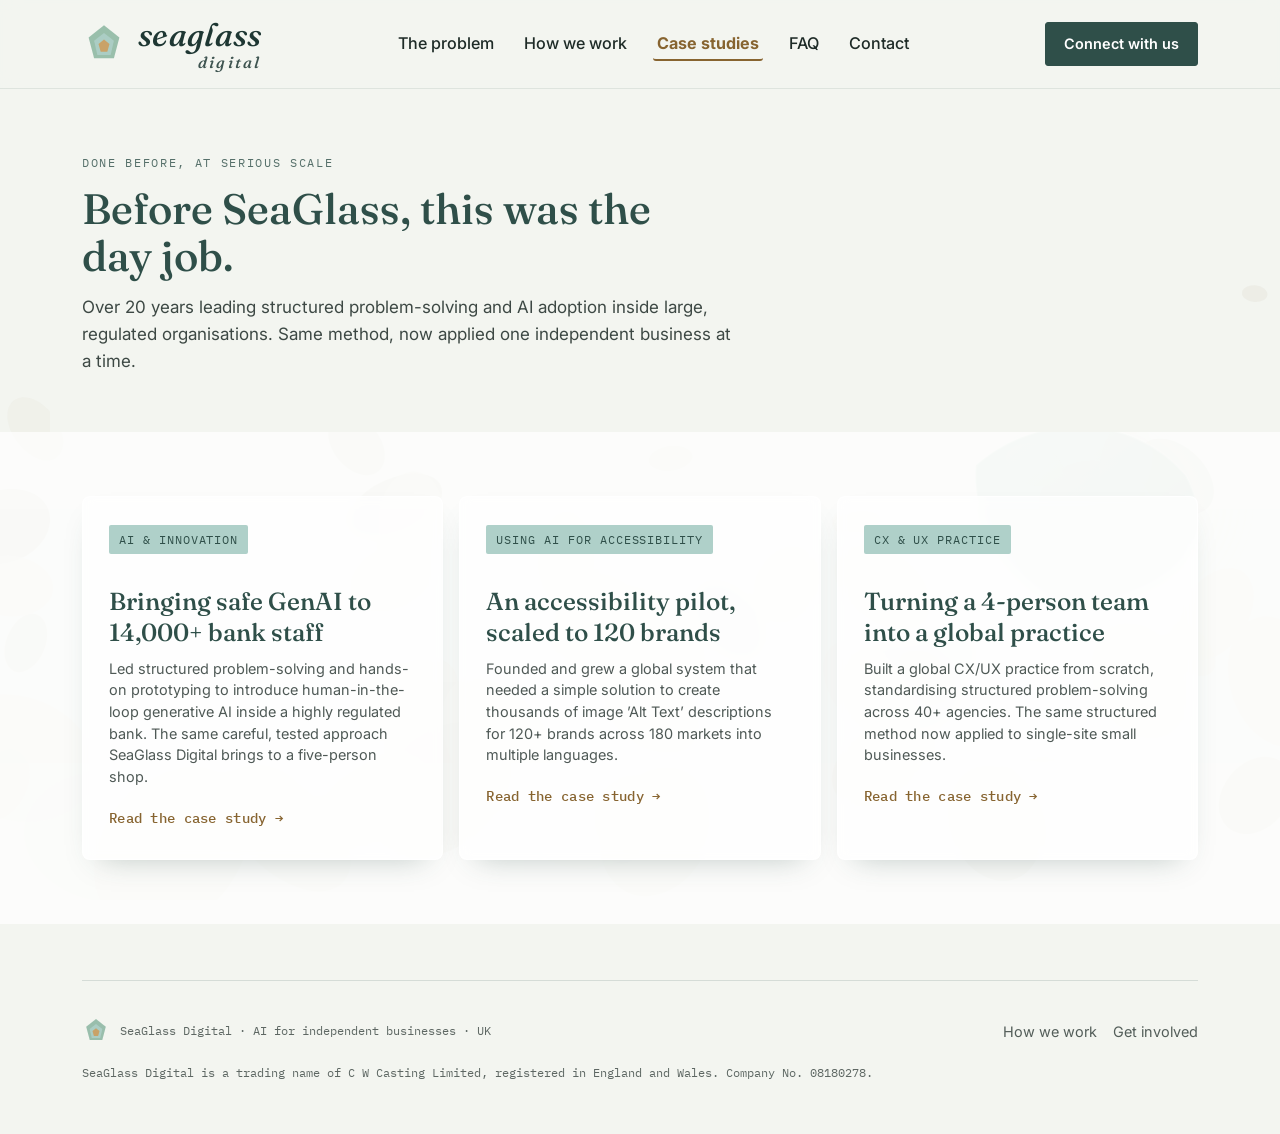
==== commit 7f13e887: "Hide admin calculator from main navigation Removes the "Calculator" nav link from every page (includ" ====
--- a/case-studies/index.html
+++ b/case-studies/index.html
@@ -60,7 +60,6 @@
       <li><a href="../index.html#pain">The problem</a></li>
       <li><a href="../process.html">How we work</a></li>
       <li><a href="index.html" aria-current="page">Case studies</a></li>
-      <li><a href="../calculator.html">Calculator</a></li>
       <li><a href="../faq.html">FAQ</a></li>
       <li><a href="../index.html#involve">Contact</a></li>
     </ul>
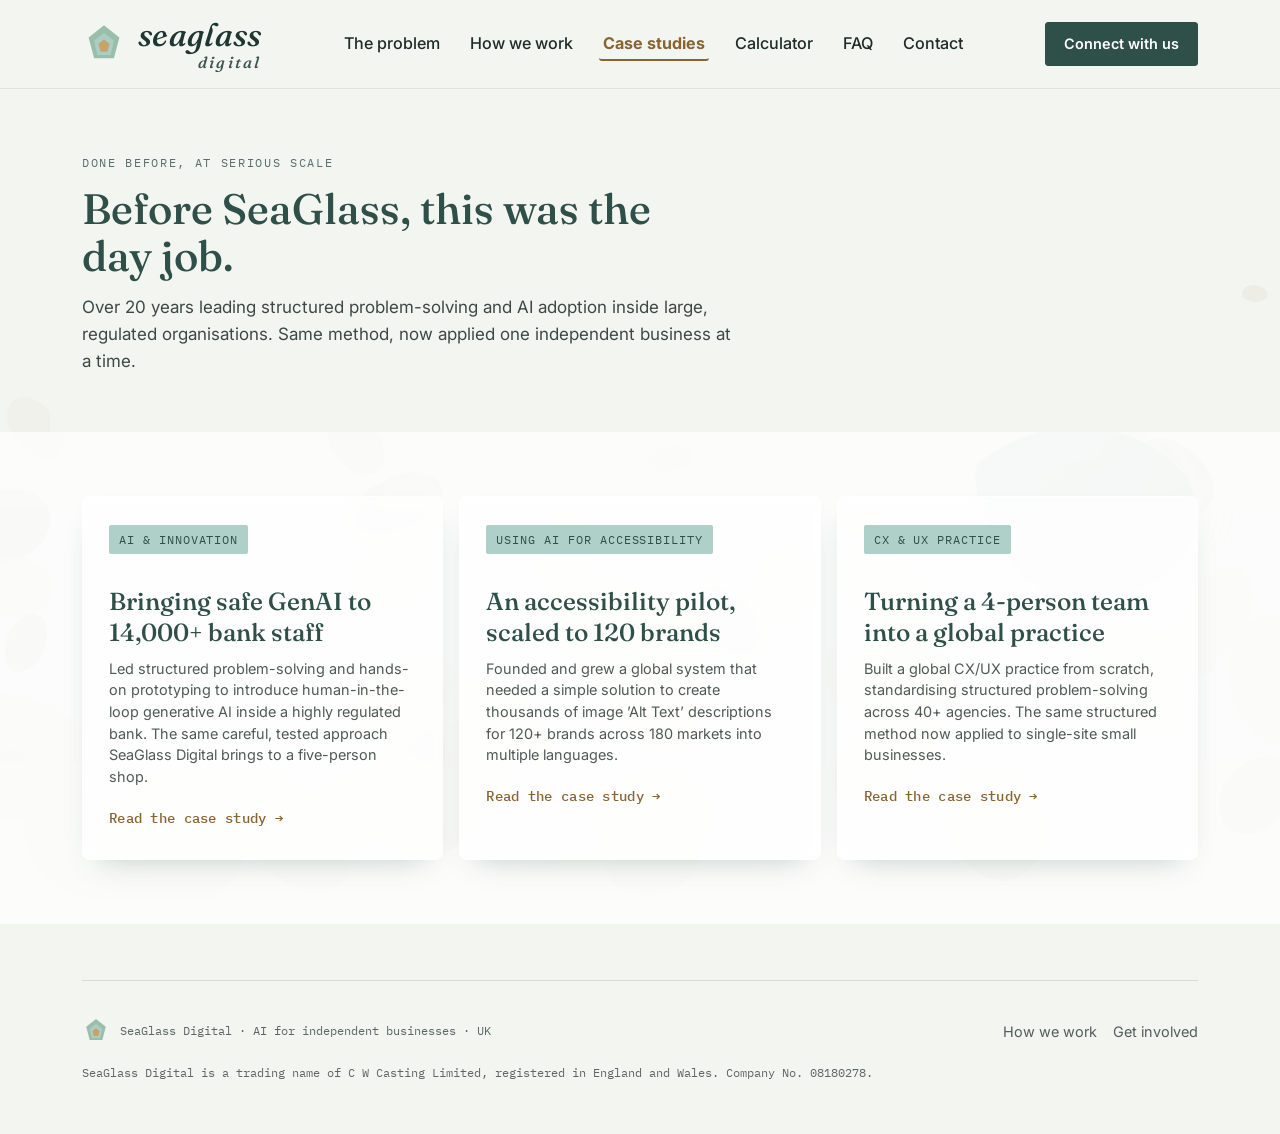
==== commit 8d82199b: "Release admin drag calculator to main navigation Testing is done: relinks the "Calculator" nav item " ====
--- a/case-studies/index.html
+++ b/case-studies/index.html
@@ -60,6 +60,7 @@
       <li><a href="../index.html#pain">The problem</a></li>
       <li><a href="../process.html">How we work</a></li>
       <li><a href="index.html" aria-current="page">Case studies</a></li>
+      <li><a href="../calculator.html">Calculator</a></li>
       <li><a href="../faq.html">FAQ</a></li>
       <li><a href="../index.html#involve">Contact</a></li>
     </ul>
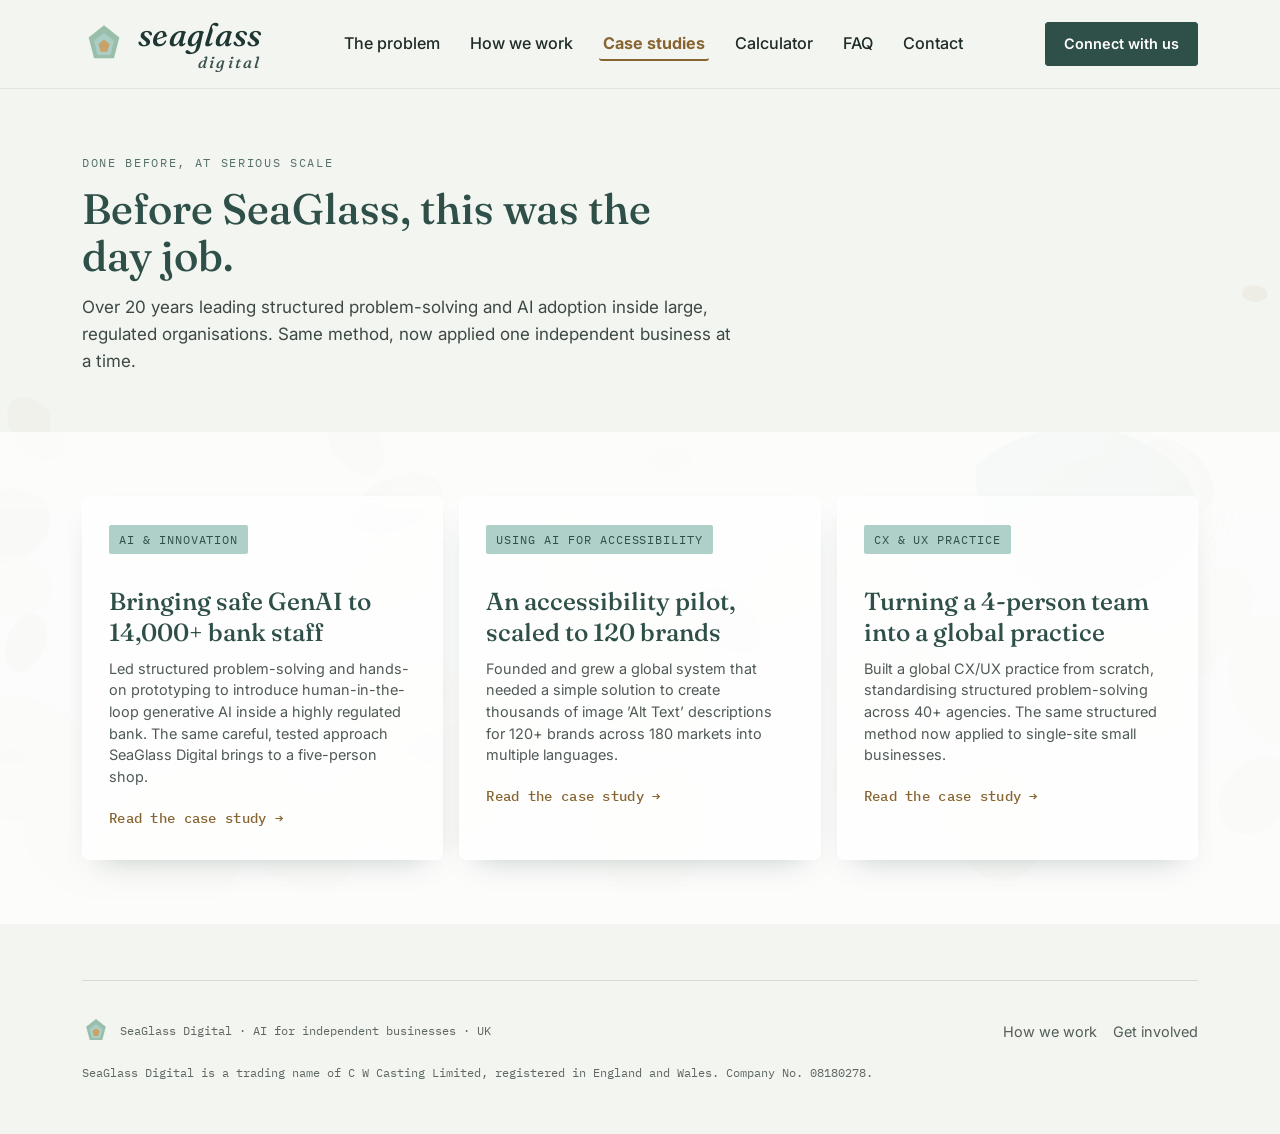
==== commit fbd9bab6: "Remove em dashes site-wide Replaced every em dash in visible copy, meta descriptions, JSON-LD text, " ====
--- a/case-studies/index.html
+++ b/case-studies/index.html
@@ -13,7 +13,7 @@
 <meta charset="UTF-8">
 <meta name="viewport" content="width=device-width, initial-scale=1.0">
 <title>Case studies - SeaGlass Digital</title>
-<meta name="description" content="Safe GenAI for 14,000+ bank staff, an accessibility pilot at 120 brands, a CX practice across 40+ agencies — the work behind our method.">
+<meta name="description" content="Safe GenAI for 14,000+ bank staff, an accessibility pilot at 120 brands, a CX practice across 40+ agencies: the work behind our method.">
 <link rel="canonical" href="https://www.seaglassdigital.co.uk/case-studies/index.html">
 <meta name="robots" content="index, follow">
 <meta property="og:type" content="website">
--- a/assets/style.css
+++ b/assets/style.css
@@ -598,6 +598,51 @@
 }
 
 /* ---------- ADMIN DRAG CALCULATOR ---------- */
+.calc-persona{ margin-bottom:28px; }
+.calc-subhead-standalone{ border-bottom:none; padding-bottom:0; margin-bottom:0; }
+.calc-persona-lede{ font-size:var(--fs-sm); opacity:0.75; margin:8px 0 0; max-width:64ch; }
+.calc-persona-pills{ display:flex; flex-wrap:wrap; gap:10px; margin-top:18px; }
+.calc-persona-pill{
+  display:inline-flex; align-items:center; gap:7px;
+  font-family:'Inter',sans-serif; font-size:var(--fs-xs); font-weight:600;
+  padding:9px 16px; border-radius:999px; border:1.5px solid rgba(47,79,73,0.25);
+  background:var(--white); color:var(--sea-deep); cursor:pointer;
+  transition:background 0.15s ease, border-color 0.15s ease, color 0.15s ease;
+}
+.calc-persona-pill svg{ width:16px; height:16px; flex-shrink:0; }
+.calc-persona-pill:hover{ border-color:var(--sea-deep); background:rgba(143,184,164,0.12); }
+.calc-persona-pill.is-active{ background:var(--sea-deep); border-color:var(--sea-deep); color:var(--white); }
+.calc-persona-pill:focus-visible{ outline:2px solid var(--sea-deep); outline-offset:2px; }
+
+.calc-persona-note{
+  margin-top:16px; padding:14px 18px; background:var(--sand-deep); border-radius:var(--radius-soft);
+  display:flex; align-items:center; justify-content:space-between; gap:16px; flex-wrap:wrap;
+}
+.calc-persona-note[hidden]{ display:none; }
+.calc-persona-note p{ margin:0; font-size:var(--fs-xs); opacity:0.85; max-width:60ch; }
+.calc-persona-customize{
+  flex-shrink:0; background:none; border:none; padding:0; cursor:pointer;
+  font-family:'Inter',sans-serif; font-weight:600; font-size:var(--fs-xs);
+  color:var(--glass-amber-text); text-decoration:underline; text-underline-offset:3px;
+}
+.calc-persona-customize:hover{ color:#5c4322; }
+
+.calc-locked-banner{
+  display:flex; align-items:center; gap:8px; margin-bottom:20px; padding:10px 14px;
+  background:rgba(201,162,104,0.15); border:1px solid rgba(201,162,104,0.4);
+  border-radius:6px; font-size:var(--fs-2xs); color:var(--glass-amber-text); font-weight:600;
+}
+.calc-locked-banner[hidden]{ display:none; }
+.calc-locked-banner svg{ width:15px; height:15px; flex-shrink:0; }
+
+.calc-slider:disabled{ opacity:0.5; cursor:not-allowed; }
+.calc-slider:disabled::-webkit-slider-thumb{ cursor:not-allowed; }
+.calc-slider:disabled::-moz-range-thumb{ cursor:not-allowed; }
+
+@media (max-width:640px){
+  .calc-persona-pill{ padding:8px 13px; font-size:var(--fs-2xs); }
+}
+
 .calc-grid{ display:grid; grid-template-columns:1.3fr 1fr; gap:28px; align-items:start; }
 @media (max-width:900px){ .calc-grid{ grid-template-columns:1fr; } }
 .calc-panel{
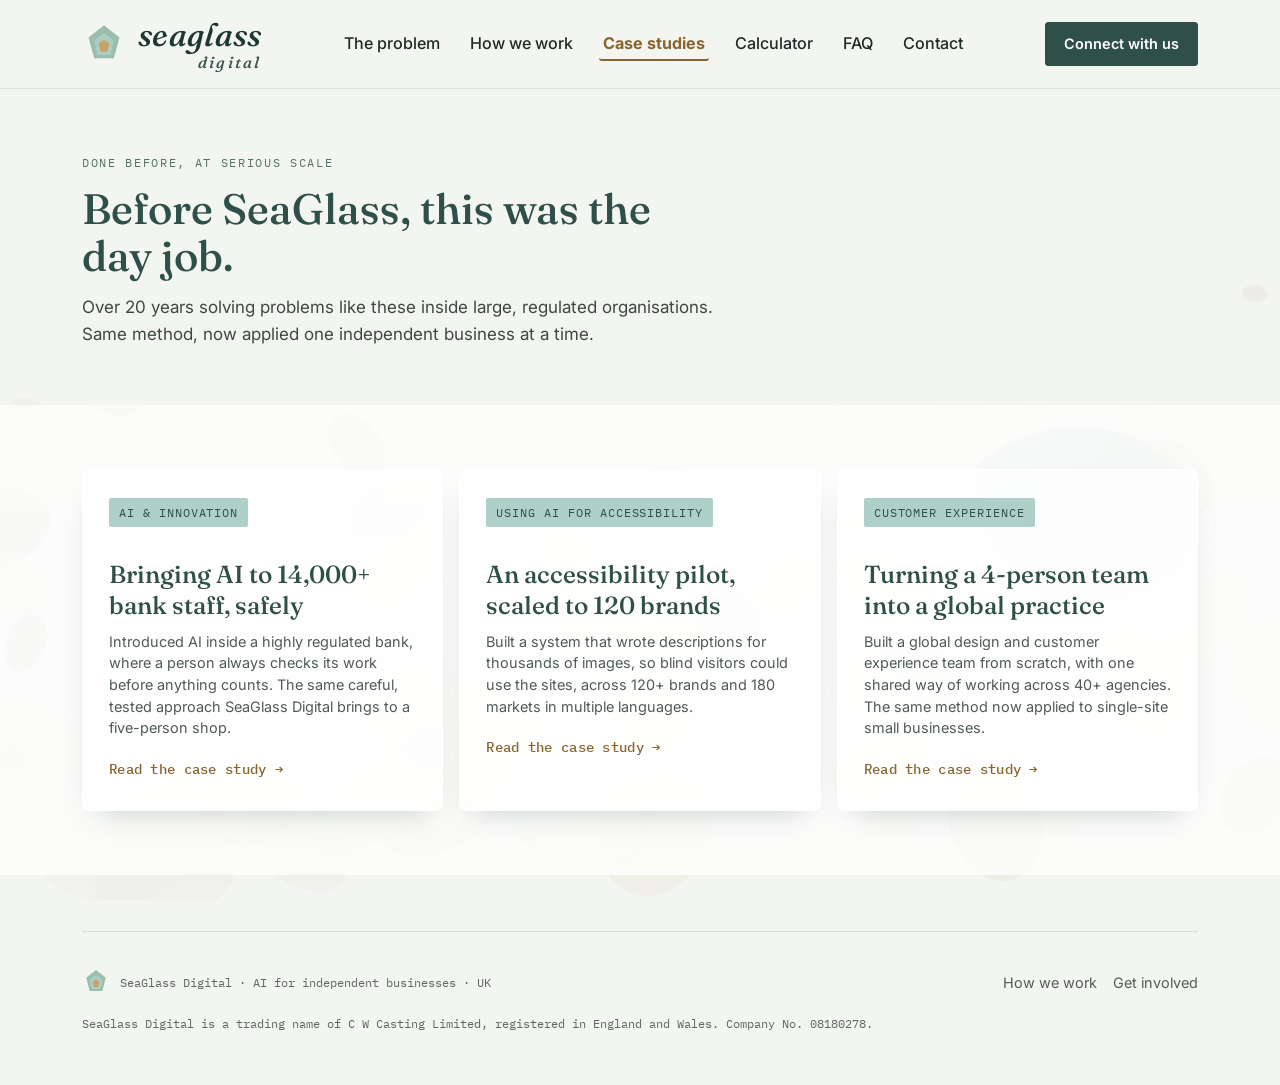
==== commit 3a104ee6: "Use plain language in visible copy, keep search terms in metadata Splits the insider vocabulary two " ====
--- a/case-studies/index.html
+++ b/case-studies/index.html
@@ -76,7 +76,7 @@
     <div class="wrap">
       <span class="eyebrow">Done before, at serious scale</span>
       <h1>Before SeaGlass, this was the day job.</h1>
-      <p style="max-width:60ch;opacity:0.85;margin-top:14px;">Over 20 years leading structured problem-solving and AI adoption inside large, regulated organisations. Same method, now applied one independent business at a time.</p>
+      <p style="max-width:60ch;opacity:0.85;margin-top:14px;">Over 20 years solving problems like these inside large, regulated organisations. Same method, now applied one independent business at a time.</p>
     </div>
   </section>
 
@@ -86,20 +86,20 @@
       <div class="case-grid">
         <a class="case-mini" href="hsbc-genai.html">
           <span class="case-tag">AI &amp; Innovation</span>
-          <h3>Bringing safe GenAI to 14,000+ bank staff</h3>
-          <p>Led structured problem-solving and hands-on prototyping to introduce human-in-the-loop generative AI inside a highly regulated bank. The same careful, tested approach SeaGlass Digital brings to a five-person shop.</p>
+          <h3>Bringing AI to 14,000+ bank staff, safely</h3>
+          <p>Introduced AI inside a highly regulated bank, where a person always checks its work before anything counts. The same careful, tested approach SeaGlass Digital brings to a five-person shop.</p>
           <span class="case-link">Read the case study →</span>
         </a>
         <a class="case-mini" href="diageo-bedrock.html">
           <span class="case-tag">Using AI for Accessibility</span>
           <h3>An accessibility pilot, scaled to 120 brands</h3>
-          <p>Founded and grew a global system that needed a simple solution to create thousands of image ’Alt Text’ descriptions for 120+ brands across 180 markets into multiple languages.</p>
+          <p>Built a system that wrote descriptions for thousands of images, so blind visitors could use the sites, across 120+ brands and 180 markets in multiple languages.</p>
           <span class="case-link">Read the case study →</span>
         </a>
         <a class="case-mini" href="diageo-cx-practice.html">
-          <span class="case-tag">CX &amp; UX Practice</span>
+          <span class="case-tag">Customer experience</span>
           <h3>Turning a 4-person team into a global practice</h3>
-          <p>Built a global CX/UX practice from scratch, standardising structured problem-solving across 40+ agencies. The same structured method now applied to single-site small businesses.</p>
+          <p>Built a global design and customer experience team from scratch, with one shared way of working across 40+ agencies. The same method now applied to single-site small businesses.</p>
           <span class="case-link">Read the case study →</span>
         </a>
       </div>
--- a/assets/style.css
+++ b/assets/style.css
@@ -598,6 +598,30 @@
 }
 
 /* ---------- ADMIN DRAG CALCULATOR ---------- */
+/* How-to steps: deliberately normal body copy, not the mono/uppercase
+   eyebrow treatment used for the section labels further down the page.
+   Numbered because this genuinely is a sequence: each step depends on
+   the one before it. */
+.calc-howto{ margin-bottom:32px; max-width:78ch; }
+.calc-howto h2{ font-size:var(--fs-lg); margin-bottom:14px; }
+.calc-howto-steps{
+  margin:0; padding:0 0 0 1.3em;
+  display:flex; flex-direction:column; gap:12px;
+}
+.calc-howto-steps li{
+  font-size:var(--fs-base); line-height:var(--lh-body);
+  color:var(--ink); opacity:0.88; padding-left:4px;
+}
+.calc-howto-steps li::marker{ color:var(--glass-amber-text); font-weight:700; }
+.calc-howto-steps strong{ font-weight:600; opacity:1; }
+.calc-howto-note{
+  margin:16px 0 0; font-size:var(--fs-xs); opacity:0.7;
+}
+@media (max-width:640px){
+  .calc-howto{ margin-bottom:26px; }
+  .calc-howto-steps li{ font-size:var(--fs-sm); }
+}
+
 .calc-persona{ margin-bottom:28px; }
 .calc-subhead-standalone{ border-bottom:none; padding-bottom:0; margin-bottom:0; }
 .calc-persona-lede{ font-size:var(--fs-sm); opacity:0.75; margin:8px 0 0; max-width:64ch; }
@@ -612,7 +636,27 @@
 .calc-persona-pill svg{ width:16px; height:16px; flex-shrink:0; }
 .calc-persona-pill:hover{ border-color:var(--sea-deep); background:rgba(143,184,164,0.12); }
 .calc-persona-pill.is-active{ background:var(--sea-deep); border-color:var(--sea-deep); color:var(--white); }
+/* Selected, but the numbers have been changed: keep the pill legible so you can
+   still see which estimate they started from, while making clear these figures
+   are no longer the standard ones we set. */
+.calc-persona-pill.is-customized{
+  background:var(--sand-deep); border-color:rgba(47,79,73,0.2);
+  border-style:dashed; color:rgba(30,43,39,0.55);
+}
+.calc-persona-pill.is-customized:hover{ background:rgba(143,184,164,0.18); color:var(--sea-deep); }
 .calc-persona-pill:focus-visible{ outline:2px solid var(--sea-deep); outline-offset:2px; }
+
+.calc-customized-badge{
+  display:inline-flex; align-items:center; gap:7px;
+  font-family:'Inter',sans-serif; font-size:var(--fs-xs); font-weight:600;
+  padding:9px 16px; border-radius:999px;
+  border:1.5px dashed rgba(47,79,73,0.35);
+  /* Muted, but kept at 4.5:1+ against the sand background: this is real text,
+     not decoration, so it has to stay readable. */
+  background:var(--sand-deep); color:#4A5652;
+}
+.calc-customized-badge[hidden]{ display:none; }
+.calc-customized-badge svg{ width:16px; height:16px; flex-shrink:0; }
 
 .calc-persona-note{
   margin-top:16px; padding:14px 18px; background:var(--sand-deep); border-radius:var(--radius-soft);
@@ -620,24 +664,27 @@
 }
 .calc-persona-note[hidden]{ display:none; }
 .calc-persona-note p{ margin:0; font-size:var(--fs-xs); opacity:0.85; max-width:60ch; }
-.calc-persona-customize{
+
+.calc-source-banner{
+  display:flex; align-items:center; gap:8px; margin-bottom:20px; padding:10px 14px;
+  background:rgba(175,208,201,0.3); border:1px solid rgba(47,79,73,0.18);
+  border-radius:6px; font-size:var(--fs-2xs); color:var(--sea-deep); font-weight:600;
+  flex-wrap:wrap;
+}
+.calc-source-banner[hidden]{ display:none; }
+.calc-source-banner svg{ width:15px; height:15px; flex-shrink:0; }
+.calc-source-banner span{ flex:1; min-width:0; }
+.calc-source-banner.is-customized{
+  background:rgba(201,162,104,0.15); border-color:rgba(201,162,104,0.4);
+  color:var(--glass-amber-text);
+}
+.calc-reset-btn{
   flex-shrink:0; background:none; border:none; padding:0; cursor:pointer;
-  font-family:'Inter',sans-serif; font-weight:600; font-size:var(--fs-xs);
-  color:var(--glass-amber-text); text-decoration:underline; text-underline-offset:3px;
-}
-.calc-persona-customize:hover{ color:#5c4322; }
-
-.calc-locked-banner{
-  display:flex; align-items:center; gap:8px; margin-bottom:20px; padding:10px 14px;
-  background:rgba(201,162,104,0.15); border:1px solid rgba(201,162,104,0.4);
-  border-radius:6px; font-size:var(--fs-2xs); color:var(--glass-amber-text); font-weight:600;
-}
-.calc-locked-banner[hidden]{ display:none; }
-.calc-locked-banner svg{ width:15px; height:15px; flex-shrink:0; }
-
-.calc-slider:disabled{ opacity:0.5; cursor:not-allowed; }
-.calc-slider:disabled::-webkit-slider-thumb{ cursor:not-allowed; }
-.calc-slider:disabled::-moz-range-thumb{ cursor:not-allowed; }
+  font-family:'Inter',sans-serif; font-weight:600; font-size:var(--fs-2xs);
+  color:inherit; text-decoration:underline; text-underline-offset:3px;
+}
+.calc-reset-btn[hidden]{ display:none; }
+.calc-reset-btn:hover{ opacity:0.75; }
 
 @media (max-width:640px){
   .calc-persona-pill{ padding:8px 13px; font-size:var(--fs-2xs); }
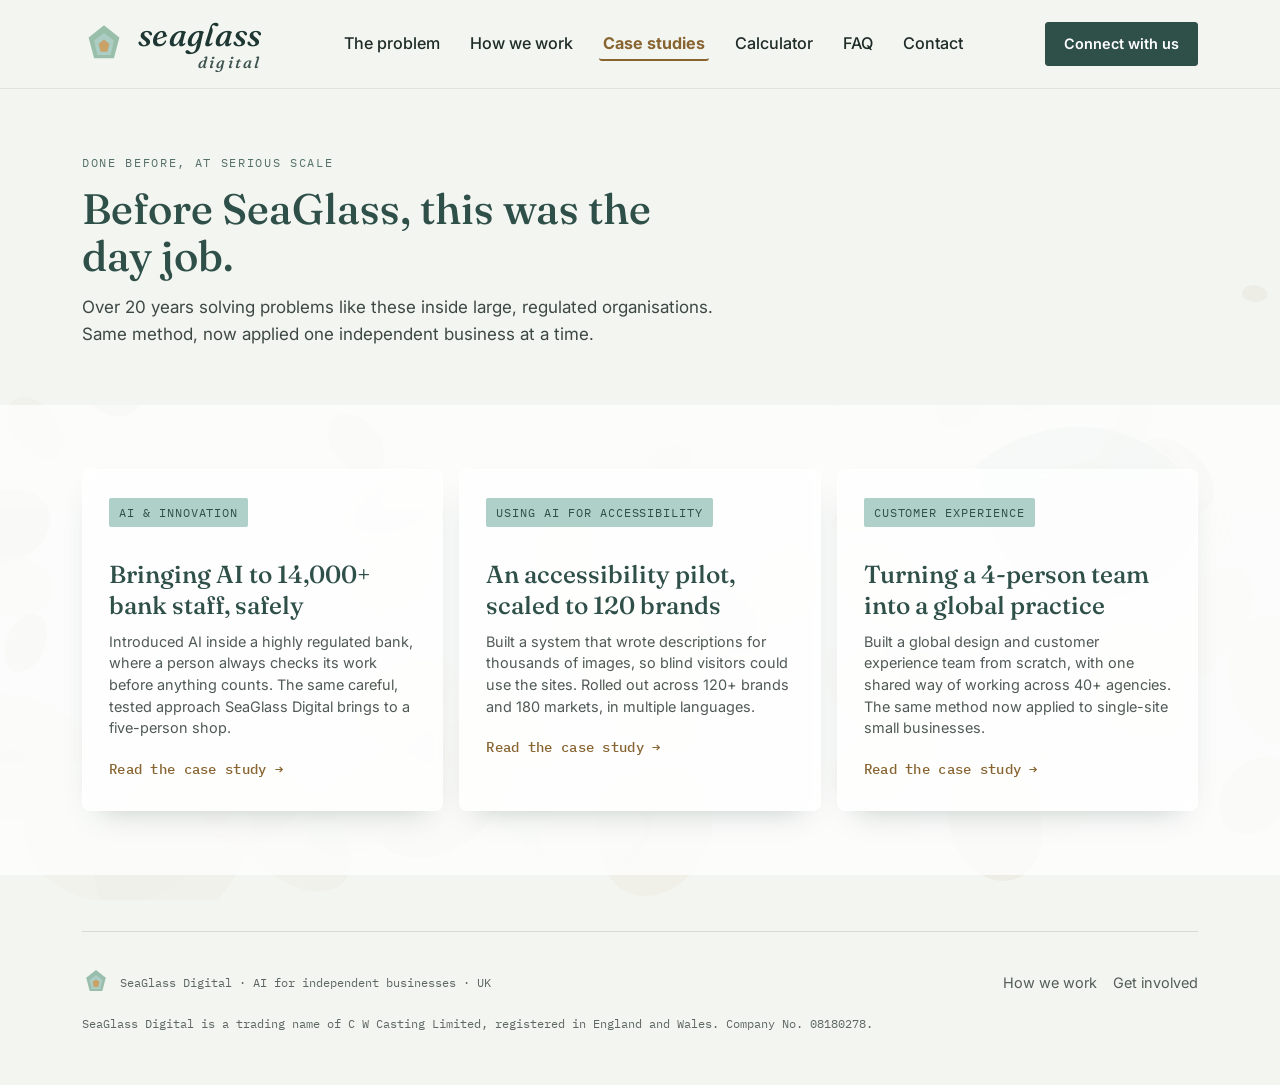
==== commit 578276a1: "Trim three wordy copy blocks on homepage and calculator - Simplify case-lede sentence on homepage pr" ====
--- a/case-studies/index.html
+++ b/case-studies/index.html
@@ -93,7 +93,7 @@
         <a class="case-mini" href="diageo-bedrock.html">
           <span class="case-tag">Using AI for Accessibility</span>
           <h3>An accessibility pilot, scaled to 120 brands</h3>
-          <p>Built a system that wrote descriptions for thousands of images, so blind visitors could use the sites, across 120+ brands and 180 markets in multiple languages.</p>
+          <p>Built a system that wrote descriptions for thousands of images, so blind visitors could use the sites. Rolled out across 120+ brands and 180 markets, in multiple languages.</p>
           <span class="case-link">Read the case study →</span>
         </a>
         <a class="case-mini" href="diageo-cx-practice.html">
--- a/assets/style.css
+++ b/assets/style.css
@@ -18,19 +18,19 @@
     --shadow-soft-hover: 0 20px 36px -18px rgba(47,79,73,0.42);
 
     /* Type scale: ratio 1.2 ("minor third"), rounded to practical values.
-       Every font-size in this file resolves to one of these steps —
+       Every font-size in this file resolves to one of these steps,
        no ad hoc sizes. Base is 1rem = 17px (see html{} below), so the
        scale still honours a user's browser/OS text-size preference
        instead of being pinned to a hard pixel value. */
-    --fs-2xs:  0.7rem;    /* ~12px — mono labels, eyebrows, tags */
-    --fs-xs:   0.85rem;   /* ~14px — captions, secondary/meta text */
-    --fs-sm:   0.95rem;   /* ~16px — dense UI text, nav links */
-    --fs-base: 1rem;      /* 17px  — body copy */
-    --fs-md:   1.2rem;    /* ~20px — lead paragraphs, sub-heads */
-    --fs-lg:   1.45rem;   /* ~25px — card/component headings (h3) */
-    --fs-xl:   1.75rem;   /* ~30px — section headings (h2) */
-    --fs-2xl:  2.1rem;    /* ~36px — display h1 / hard numbers */
-    --fs-3xl:  2.5rem;    /* ~42px — large page-hero h1 */
+    --fs-2xs:  0.7rem;    /* ~12px: mono labels, eyebrows, tags */
+    --fs-xs:   0.85rem;   /* ~14px: captions, secondary/meta text */
+    --fs-sm:   0.95rem;   /* ~16px: dense UI text, nav links */
+    --fs-base: 1rem;      /* 17px:  body copy */
+    --fs-md:   1.2rem;    /* ~20px: lead paragraphs, sub-heads */
+    --fs-lg:   1.45rem;   /* ~25px: card/component headings (h3) */
+    --fs-xl:   1.75rem;   /* ~30px: section headings (h2) */
+    --fs-2xl:  2.1rem;    /* ~36px: display h1 / hard numbers */
+    --fs-3xl:  2.5rem;    /* ~42px: large page-hero h1 */
 
     --lh-tight: 1.1;      /* large display type only */
     --lh-heading: 1.25;   /* headings under --fs-xl: room to wrap */
@@ -136,7 +136,7 @@
   }
   /* On pages with a hero (home): float the nav over the hero panel itself
      instead of stacking a separate bar above it, so the nav no longer adds
-     its own row of height before the hero — a standard overlaid-nav pattern.
+     its own row of height before the hero, a standard overlaid-nav pattern.
      The translucent, blurred background keeps text legible over any image
      behind it without needing separate light/dark nav variants. */
   body.has-hero header.site{
@@ -273,7 +273,7 @@
   }
 
 
-  /* Only the active slide ever renders — true regardless of whether JS
+  /* Only the active slide ever renders, true regardless of whether JS
      has run yet, so panels always rotate in place via the nav controls
      and never stack on top of each other (e.g. on first paint, or if
      the enhancement script is slow/blocked). JS's job is just to move
@@ -406,9 +406,32 @@
     font-family:'Fraunces', serif; font-weight:500; color:var(--sea-deep);
     font-size:clamp(var(--fs-xl), 2.6vw, var(--fs-2xl)); line-height:1.4; max-width:38ch; margin:0;
   }
+  /* The recognisable-jobs list. Deliberately generic: these are the shapes
+     admin takes in almost any small business, so a reader identifies with
+     the job rather than needing their trade named. */
+  .pain-list-intro{
+    font-size:var(--fs-base); color:var(--ink); opacity:0.8;
+    margin:26px 0 14px; max-width:52ch;
+  }
+  .pain-list{
+    list-style:none; margin:0; padding:0;
+    display:grid; grid-template-columns:1fr 1fr; gap:10px 30px;
+    max-width:76ch;
+  }
+  @media (max-width:760px){ .pain-list{ grid-template-columns:1fr; } }
+  .pain-list li{
+    position:relative; padding-left:20px;
+    font-size:var(--fs-sm); line-height:1.5; color:var(--ink); opacity:0.85;
+  }
+  .pain-list li::before{
+    content:""; position:absolute; left:0; top:0.62em;
+    width:8px; height:2px; border-radius:1px;
+    background:var(--glass-amber-text); opacity:0.75;
+  }
+
   .pain-resolve{
     font-size:var(--fs-md); line-height:1.55; max-width:52ch;
-    color:var(--ink); opacity:0.85; margin:20px 0 0;
+    color:var(--ink); opacity:0.85; margin:26px 0 0;
   }
   .pain .btn-row{ margin-top:22px; }
 
@@ -439,6 +462,15 @@
   }
   .proof-stats div strong{ display:block; font-family:'Fraunces',serif; font-size:var(--fs-3xl); line-height:var(--lh-tight); color:var(--glass-amber-text); }
   .proof-stats div span{ font-size:var(--fs-sm); opacity:0.75; }
+
+  /* Reads the enterprise numbers back down to size, so they land as
+     reassurance rather than as a business the reader can't afford. */
+  .proof-stats:has(+ .proof-bridge){ margin-bottom:18px; }
+  .proof-bridge{
+    font-family:'Fraunces', serif; font-weight:500;
+    font-size:var(--fs-md); line-height:1.4; color:var(--sea-deep);
+    margin:0 0 34px;
+  }
   .case-grid{ display:grid; grid-template-columns:repeat(3,1fr); gap:var(--gap); }
   @media (max-width:900px){ .case-grid{ grid-template-columns:1fr; } }
   .case-mini{
